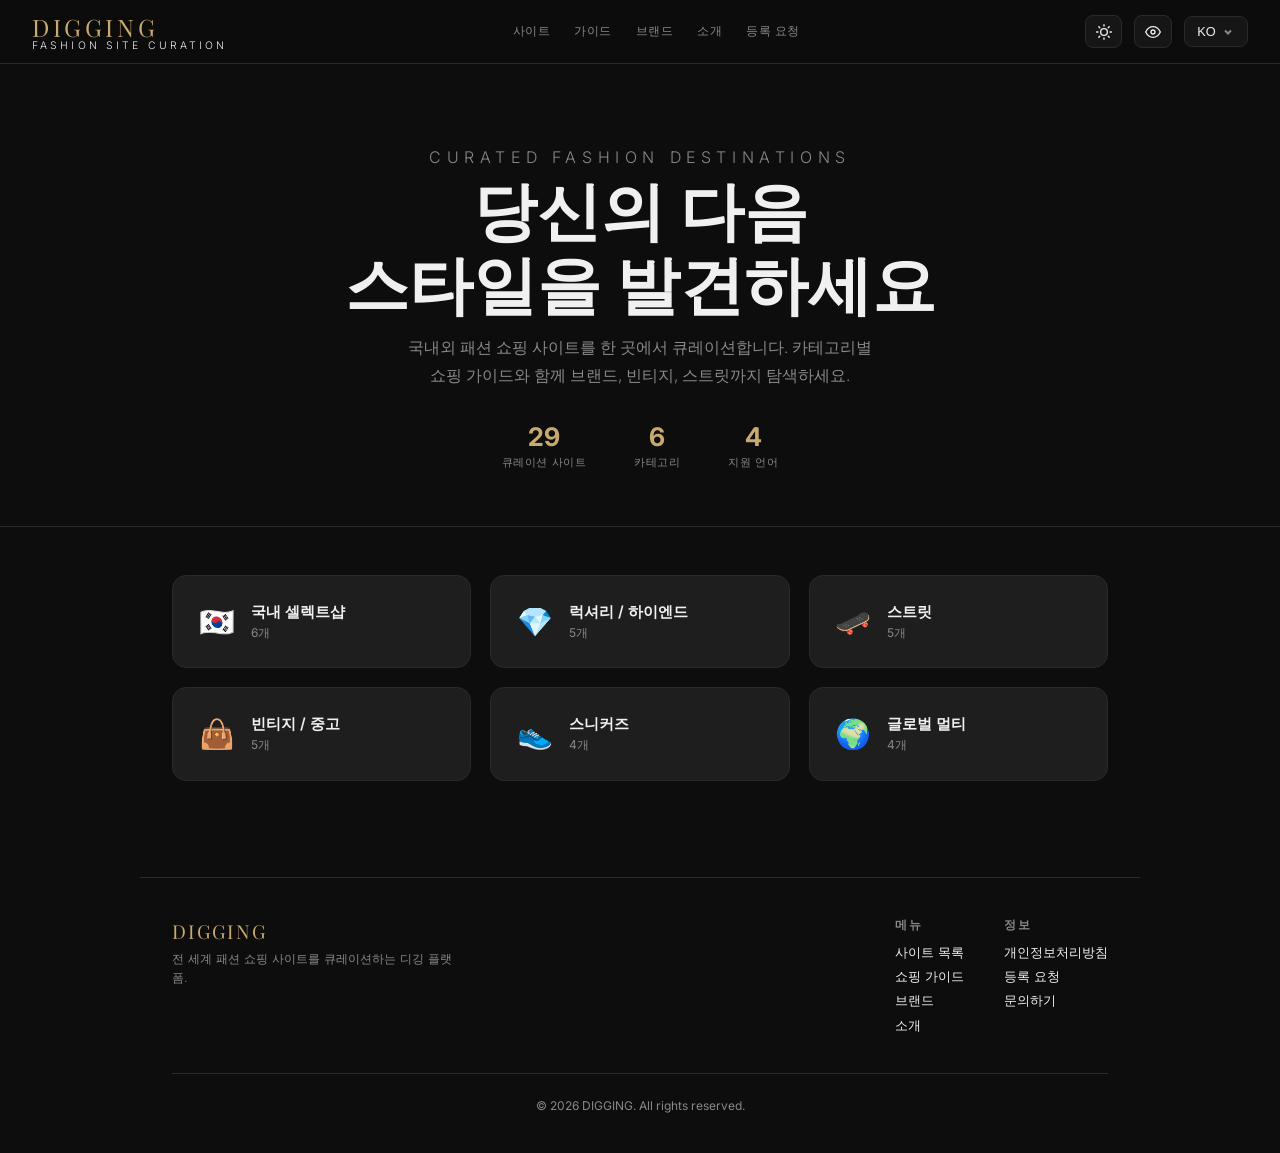
==== index.html @ a7f6b915 "feat: 색약/색맹 접근성 비전 모드 추가 data-vision 속성으로 적록 색약(protanopia)과 완전 색맹(achromatopsia) 모드를 지원. 기존 다크/라이트 " ====
<!DOCTYPE html>
<html lang="ko">
<head>
  <meta charset="UTF-8" />
  <meta name="viewport" content="width=device-width, initial-scale=1.0" />
  <title>DIGGING — Fashion Site Curation</title>
  <meta name="description" content="Curated fashion shopping sites from around the world. Original shopping guides, expert tips, and hand-picked destinations for street, luxury, vintage, and sneakers." />
  <meta name="google-adsense-account" content="ca-pub-4004698288665198">
  <link rel="canonical" href="https://swesket.github.io/vibe_coding/" />
  <script async src="https://pagead2.googlesyndication.com/pagead/js/adsbygoogle.js?client=ca-pub-4004698288665198" crossorigin="anonymous"></script>
  <!-- Google tag (gtag.js) -->
  <script async src="https://www.googletagmanager.com/gtag/js?id=G-Y7PCS90ZRL"></script>
  <script>
    window.dataLayer = window.dataLayer || [];
    function gtag(){dataLayer.push(arguments);}
    gtag('js', new Date());
    gtag('config', 'G-Y7PCS90ZRL');
  </script>
  <script type="text/javascript">
    (function(c,l,a,r,i,t,y){
        c[a]=c[a]||function(){(c[a].q=c[a].q||[]).push(arguments)};
        t=l.createElement(r);t.async=1;t.src="https://www.clarity.ms/tag/"+i;
        y=l.getElementsByTagName(r)[0];y.parentNode.insertBefore(t,y);
    })(window, document, "clarity", "script", "vks9106g6o");
  </script>
  <script type="application/ld+json">
  {
    "@context": "https://schema.org",
    "@type": "WebSite",
    "name": "DIGGING",
    "url": "https://swesket.github.io/vibe_coding/",
    "description": "Curated fashion shopping site directory with original buying guides",
    "publisher": {
      "@type": "Organization",
      "name": "DIGGING"
    }
  }
  </script>
  <link rel="stylesheet" href="shared.css" />
</head>
<body data-page="home">

<header>
  <a href="index.html" class="logo">
    DIGGING
    <span>Fashion Site Curation</span>
  </a>
  <nav id="nav"></nav>
  <div class="header-right">
    <button class="theme-btn" id="themeBtn" aria-label="Toggle theme"></button>
    <div class="vision-selector" id="visionSelector">
      <button class="vision-btn" id="visionBtn" aria-label="Color vision mode">
        <svg viewBox="0 0 24 24" fill="none" stroke="currentColor" stroke-width="2" stroke-linecap="round" stroke-linejoin="round"><path d="M1 12s4-8 11-8 11 8 11 8-4 8-11 8-11-8-11-8z"/><circle cx="12" cy="12" r="3"/></svg>
      </button>
      <div class="vision-dropdown" id="visionDropdown">
        <button class="vision-option active" data-vision="normal">일반</button>
        <button class="vision-option" data-vision="protanopia">적록 색약</button>
        <button class="vision-option" data-vision="achromatopsia">완전 색맹</button>
      </div>
    </div>
    <div class="search-box">
      <svg width="14" height="14" viewBox="0 0 24 24" fill="none" stroke="currentColor" stroke-width="2">
        <circle cx="11" cy="11" r="8"/><path d="m21 21-4.35-4.35"/>
      </svg>
      <input type="text" id="searchInput" placeholder="" />
    </div>
    <div class="lang-selector" id="langSelector">
      <button class="lang-btn" id="langBtn">
        <span id="langLabel">KO</span>
        <svg viewBox="0 0 12 12" fill="none" stroke="currentColor" stroke-width="2"><path d="M3 4.5l3 3 3-3"/></svg>
      </button>
      <div class="lang-dropdown" id="langDropdown">
        <button class="lang-option active" data-lang="ko">Korean</button>
        <button class="lang-option" data-lang="en">English</button>
        <button class="lang-option" data-lang="zh">Chinese</button>
        <button class="lang-option" data-lang="ja">Japanese</button>
      </div>
    </div>
  </div>
</header>

<section class="hero" id="top">
  <p class="hero-eyebrow" id="heroEyebrow"></p>
  <h1 id="heroTitle"></h1>
  <p id="heroDesc"></p>
  <div class="hero-stats">
    <div class="hero-stat"><div class="num">29</div><div class="label" id="statSites"></div></div>
    <div class="hero-stat"><div class="num">6</div><div class="label" id="statCats"></div></div>
    <div class="hero-stat"><div class="num">4</div><div class="label" id="statLangs"></div></div>
  </div>
</section>

<div id="categoryGrid" class="category-grid"></div>

<div class="ad-slot">
  <ins class="adsbygoogle" style="display:block" data-ad-client="ca-pub-4004698288665198" data-ad-slot="auto" data-ad-format="horizontal" data-full-width-responsive="true"></ins>
  <script>(adsbygoogle = window.adsbygoogle || []).push({});</script>
</div>

<footer>
  <div class="footer-top">
    <div class="footer-brand">
      <div class="f-logo">DIGGING</div>
      <p id="footerBrandDesc"></p>
    </div>
    <div class="footer-links">
      <div class="footer-col">
        <h4 id="footerNavTitle"></h4>
        <a href="sites.html" id="footerNavSites"></a>
        <a href="guide.html" id="footerNavGuide"></a>
        <a href="brands.html" id="footerNavBrands"></a>
        <a href="about.html" id="footerNavAbout"></a>
      </div>
      <div class="footer-col">
        <h4 id="footerLegalTitle"></h4>
        <a href="privacy.html" id="footerPrivacy"></a>
        <a href="submit.html" id="footerNavSubmit"></a>
        <a href="mailto:swesket@gmail.com" id="footerContact"></a>
      </div>
    </div>
  </div>
  <div class="footer-bottom" id="footerCopy"></div>
</footer>

<script src="shared.js"></script>
<script>
  const catCounts = { korea: 6, luxury: 5, street: 5, vintage: 5, sneaker: 4, global: 4 };
  const catOrder = ['korea','luxury','street','vintage','sneaker','global'];

  function renderLanding() {
    const t = i18n[currentLang];
    document.getElementById('heroEyebrow').textContent = t.heroEyebrow;
    document.getElementById('heroTitle').innerHTML = t.heroTitle;
    document.getElementById('heroDesc').textContent = t.heroDesc;
    document.getElementById('statSites').textContent = t.stats.sites;
    document.getElementById('statCats').textContent = t.stats.cats;
    document.getElementById('statLangs').textContent = t.stats.langs;

    const grid = document.getElementById('categoryGrid');
    grid.innerHTML = '';
    catOrder.forEach(key => {
      const cc = t.landing.catCards[key];
      const a = document.createElement('a');
      a.className = 'cat-card'; a.href = `sites.html?cat=${key}`;
      a.innerHTML = `<div class="cat-icon">${cc.icon}</div><div><div class="cat-name">${cc.name}</div><div class="cat-count">${catCounts[key]}${t.countSuffix}</div></div><span class="cat-arrow">→</span>`;
      grid.appendChild(a);
    });
  }

  document.addEventListener('langchange', renderLanding);
</script>
</body>
</html>
---- shared.css ----
@import url('https://fonts.googleapis.com/css2?family=Inter:wght@300;400;500;600;700&family=Playfair+Display:wght@700&display=swap');
*, *::before, *::after { box-sizing: border-box; margin: 0; padding: 0; }

:root {
  --bg: #0d0d0d; --surface: #161616; --card: #1e1e1e; --border: #2a2a2a;
  --accent: #c8a96e; --accent-soft: rgba(200, 169, 110, 0.12);
  --text: #f0f0f0; --muted: #888; --tag-bg: #252525;
  --header-bg: rgba(13,13,13,0.92);
  --card-hover-shadow: 0 12px 32px rgba(0,0,0,0.4);
  --dropdown-shadow: 0 12px 32px rgba(0,0,0,0.5);
}

[data-theme="light"] {
  --bg: #f5f5f0; --surface: #eaeae5; --card: #ffffff; --border: #ddd;
  --accent: #b8944e; --accent-soft: rgba(184,148,78,0.1);
  --text: #1a1a1a; --muted: #666; --tag-bg: #f0f0eb;
  --header-bg: rgba(245,245,240,0.92);
  --card-hover-shadow: 0 12px 32px rgba(0,0,0,0.08);
  --dropdown-shadow: 0 12px 32px rgba(0,0,0,0.1);
}

body { background: var(--bg); color: var(--text); font-family: 'Inter', sans-serif; min-height: 100vh; }
html { scroll-behavior: smooth; }

/* ── HEADER ── */
header {
  border-bottom: 1px solid var(--border); padding: 0 2rem;
  position: sticky; top: 0; background: var(--header-bg);
  backdrop-filter: blur(12px); z-index: 100;
  display: flex; align-items: center; justify-content: space-between;
  height: 64px; gap: 1rem;
}
.logo {
  font-family: 'Playfair Display', serif; font-size: 1.5rem;
  letter-spacing: 0.15em; color: var(--accent); flex-shrink: 0; cursor: pointer;
  text-decoration: none;
}
.logo span {
  color: var(--text); font-size: 0.65rem; font-family: 'Inter', sans-serif;
  font-weight: 300; letter-spacing: 0.3em; display: block;
  text-transform: uppercase; margin-top: -4px;
}

nav {
  display: flex; align-items: center; gap: 1.5rem;
}
nav a {
  color: var(--muted); text-decoration: none; font-size: 0.78rem;
  font-weight: 500; letter-spacing: 0.04em; transition: color 0.2s;
  white-space: nowrap;
}
nav a:hover { color: var(--text); }
nav a.active { color: var(--text); }

.header-right { display: flex; align-items: center; gap: 0.75rem; }
.search-box {
  display: flex; align-items: center; gap: 0.5rem;
  background: var(--surface); border: 1px solid var(--border);
  border-radius: 8px; padding: 0.45rem 1rem; width: 200px;
  transition: border-color 0.2s;
}
.search-box:focus-within { border-color: var(--accent); }
.search-box svg { color: var(--muted); flex-shrink: 0; }
.search-box input {
  background: none; border: none; outline: none;
  color: var(--text); font-size: 0.875rem; width: 100%;
}
.search-box input::placeholder { color: var(--muted); }

/* Hide search box on non-sites pages */
body:not([data-page="sites"]) .search-box { display: none; }

/* ── THEME TOGGLE ── */
.theme-btn {
  display: flex; align-items: center; justify-content: center;
  background: var(--surface); border: 1px solid var(--border);
  border-radius: 8px; padding: 0.45rem 0.6rem;
  color: var(--text); cursor: pointer; transition: border-color 0.2s;
}
.theme-btn:hover { border-color: var(--accent); }
.theme-btn svg { width: 16px; height: 16px; }

/* ── LANG SELECTOR ── */
.lang-selector { position: relative; flex-shrink: 0; }
.lang-btn {
  display: flex; align-items: center; gap: 0.4rem;
  background: var(--surface); border: 1px solid var(--border);
  border-radius: 8px; padding: 0.45rem 0.8rem;
  color: var(--text); font-size: 0.8rem; font-weight: 500;
  cursor: pointer; transition: border-color 0.2s; white-space: nowrap;
}
.lang-btn:hover { border-color: var(--accent); }
.lang-btn svg { width: 12px; height: 12px; color: var(--muted); transition: transform 0.2s; }
.lang-selector.open .lang-btn svg { transform: rotate(180deg); }
.lang-dropdown {
  display: none; position: absolute; top: calc(100% + 6px); right: 0;
  background: var(--card); border: 1px solid var(--border);
  border-radius: 10px; overflow: hidden; min-width: 140px;
  box-shadow: var(--dropdown-shadow); z-index: 200;
}
.lang-selector.open .lang-dropdown { display: block; }
.lang-option {
  display: block; width: 100%; padding: 0.6rem 1rem; background: none;
  border: none; color: var(--muted); font-size: 0.82rem;
  text-align: left; cursor: pointer; transition: all 0.15s;
}
.lang-option:hover { background: var(--accent-soft); color: var(--text); }
.lang-option.active { color: var(--accent); font-weight: 600; }

/* ── VISION SELECTOR ── */
.vision-selector { position: relative; flex-shrink: 0; }
.vision-btn {
  display: flex; align-items: center; justify-content: center;
  background: var(--surface); border: 1px solid var(--border);
  border-radius: 8px; padding: 0.45rem 0.6rem;
  color: var(--text); cursor: pointer; transition: border-color 0.2s;
}
.vision-btn:hover { border-color: var(--accent); }
.vision-btn svg { width: 16px; height: 16px; }
.vision-dropdown {
  display: none; position: absolute; top: calc(100% + 6px); right: 0;
  background: var(--card); border: 1px solid var(--border);
  border-radius: 10px; overflow: hidden; min-width: 140px;
  box-shadow: var(--dropdown-shadow); z-index: 200;
}
.vision-selector.open .vision-dropdown { display: block; }
.vision-option {
  display: block; width: 100%; padding: 0.6rem 1rem; background: none;
  border: none; color: var(--muted); font-size: 0.82rem;
  text-align: left; cursor: pointer; transition: all 0.15s;
}
.vision-option:hover { background: var(--accent-soft); color: var(--text); }
.vision-option.active { color: var(--accent); font-weight: 600; }

/* ── VISION MODE OVERRIDES ── */
[data-vision="protanopia"] {
  --accent: #5b9bd5;
  --accent-soft: rgba(91, 155, 213, 0.12);
}
[data-vision="protanopia"][data-theme="light"] {
  --accent: #4a87be;
  --accent-soft: rgba(74, 135, 190, 0.1);
}
[data-vision="achromatopsia"] {
  --accent: #aaa;
  --accent-soft: rgba(170, 170, 170, 0.12);
}
[data-vision="achromatopsia"][data-theme="light"] {
  --accent: #777;
  --accent-soft: rgba(119, 119, 119, 0.1);
}

/* ── HERO ── */
.hero { text-align: center; padding: 5rem 2rem 3.5rem; border-bottom: 1px solid var(--border); }
.hero-eyebrow {
  font-size: 0.7rem; letter-spacing: 0.35em; text-transform: uppercase;
  color: var(--accent); margin-bottom: 1.2rem;
}
.hero h1 { font-family: 'Playfair Display', serif; font-size: clamp(2.4rem, 5vw, 4rem); line-height: 1.15; margin-bottom: 1rem; }
.hero p { color: var(--muted); font-size: 1rem; font-weight: 300; max-width: 480px; margin: 0 auto; line-height: 1.7; }
.hero-stats {
  display: flex; justify-content: center; gap: 3rem; margin-top: 2rem;
}
.hero-stat { text-align: center; }
.hero-stat .num { font-size: 1.6rem; font-weight: 700; color: var(--accent); }
.hero-stat .label { font-size: 0.7rem; color: var(--muted); margin-top: 0.2rem; letter-spacing: 0.05em; }

/* ── FILTER ── */
.filter-bar {
  display: flex; gap: 0.5rem; padding: 1.8rem 2rem;
  overflow-x: auto; scrollbar-width: none; border-bottom: 1px solid var(--border);
}
.filter-bar::-webkit-scrollbar { display: none; }
.tab {
  flex-shrink: 0; padding: 0.45rem 1.1rem; border-radius: 999px;
  border: 1px solid var(--border); background: var(--surface);
  color: var(--muted); font-size: 0.8rem; font-weight: 500;
  cursor: pointer; transition: all 0.2s; white-space: nowrap;
}
.tab:hover { color: var(--text); border-color: #444; }
.tab.active { background: var(--accent); border-color: var(--accent); color: #fff; }

/* ── GRID ── */
.main { padding: 2.5rem 2rem 3rem; max-width: 1400px; margin: 0 auto; }
.section-label {
  font-size: 0.7rem; letter-spacing: 0.3em; text-transform: uppercase;
  color: var(--muted); margin-bottom: 1.4rem;
}
.grid {
  display: grid; grid-template-columns: repeat(auto-fill, minmax(280px, 1fr));
  gap: 1.2rem; margin-bottom: 2rem;
}

/* ── CARD ── */
.card {
  background: var(--card); border: 1px solid var(--border); border-radius: 14px;
  padding: 1.4rem 1.4rem 1.2rem; text-decoration: none; color: inherit;
  display: flex; flex-direction: column; gap: 0.85rem;
  transition: all 0.25s ease; position: relative; overflow: hidden;
}
.card::before {
  content: ''; position: absolute; inset: 0;
  background: linear-gradient(135deg, var(--accent-soft), transparent 60%);
  opacity: 0; transition: opacity 0.3s; z-index: 0;
}
.card-head, .card-desc, .card-footer { position: relative; z-index: 1; }
.card:hover { border-color: var(--accent); transform: translateY(-3px); box-shadow: var(--card-hover-shadow); }
.card:hover::before { opacity: 1; }
.card-head { display: flex; align-items: center; gap: 0.9rem; }
.favicon {
  width: 40px; height: 40px; border-radius: 10px; background: var(--surface);
  display: flex; align-items: center; justify-content: center;
  font-size: 1.1rem; flex-shrink: 0; border: 1px solid var(--border);
}
.card-title { font-size: 0.97rem; font-weight: 600; line-height: 1.3; }
.card-url { font-size: 0.72rem; color: var(--muted); margin-top: 1px; }
.card-desc { font-size: 0.82rem; color: var(--muted); line-height: 1.65; font-weight: 300; }
.card-footer { display: flex; align-items: center; justify-content: space-between; margin-top: auto; }
.tags { display: flex; gap: 0.4rem; flex-wrap: wrap; }
.tag {
  font-size: 0.68rem; padding: 0.25rem 0.6rem; border-radius: 999px;
  background: var(--tag-bg); color: var(--muted); font-weight: 500;
}
.arrow { color: var(--accent); font-size: 0.85rem; opacity: 0; transform: translateX(-4px); transition: all 0.2s; }
.card:hover .arrow { opacity: 1; transform: translateX(0); }
.empty { text-align: center; padding: 4rem 2rem; color: var(--muted); display: none; }
.empty.show { display: block; }
@keyframes fadeInUp { from { opacity: 0; transform: translateY(12px); } to { opacity: 1; transform: translateY(0); } }
.card { animation: fadeInUp 0.35s ease both; }

/* ── GUIDE SECTION ── */
.guide-section {
  border-top: 1px solid var(--border); padding: 4rem 2rem;
  max-width: 1000px; margin: 0 auto;
}
.guide-section h2 {
  font-family: 'Playfair Display', serif; font-size: 1.8rem;
  text-align: center; margin-bottom: 0.6rem;
}
.guide-section > .sub {
  text-align: center; color: var(--muted); font-size: 0.9rem;
  font-weight: 300; margin-bottom: 3rem; line-height: 1.6;
}
.guide-grid {
  display: grid; grid-template-columns: repeat(auto-fill, minmax(300px, 1fr));
  gap: 1.5rem;
}
.guide-card {
  background: var(--card); border: 1px solid var(--border); border-radius: 14px;
  padding: 1.8rem; transition: border-color 0.2s;
}
.guide-card:hover { border-color: #444; }
.guide-card h3 {
  font-size: 1rem; font-weight: 600; margin-bottom: 0.8rem;
  display: flex; align-items: center; gap: 0.6rem;
}
.guide-card h3 .icon { font-size: 1.3rem; }
.guide-card p {
  color: var(--muted); font-size: 0.84rem; line-height: 1.75; font-weight: 300;
}
.guide-card .tip {
  margin-top: 1rem; padding: 0.8rem 1rem; background: var(--accent-soft);
  border-radius: 8px; font-size: 0.78rem; color: var(--accent);
  font-weight: 500; line-height: 1.5;
}

/* ── ABOUT ── */
.about-section {
  border-top: 1px solid var(--border); padding: 4rem 2rem;
  max-width: 720px; margin: 0 auto;
}
.about-section h2 {
  font-family: 'Playfair Display', serif; font-size: 1.6rem;
  text-align: center; margin-bottom: 0.6rem;
}
.about-section > .sub {
  text-align: center; color: var(--muted); font-size: 0.88rem;
  font-weight: 300; line-height: 1.7; margin-bottom: 2rem;
}
.about-values {
  display: grid; grid-template-columns: repeat(auto-fill, minmax(200px, 1fr)); gap: 1.2rem;
}
.about-value {
  background: var(--card); border: 1px solid var(--border); border-radius: 12px;
  padding: 1.4rem; text-align: center;
}
.about-value .icon { font-size: 1.5rem; margin-bottom: 0.6rem; }
.about-value h4 { font-size: 0.88rem; margin-bottom: 0.4rem; }
.about-value p { font-size: 0.78rem; color: var(--muted); font-weight: 300; line-height: 1.5; }

/* ── ADS ── */
.ad-slot { max-width: 1400px; margin: 0 auto; padding: 1.5rem 2rem; text-align: center; }
.ad-slot ins { display: block; }

/* ── SUBMIT FORM ── */
.submit-section { border-top: 1px solid var(--border); padding: 4rem 2rem; max-width: 640px; margin: 0 auto; }
.submit-section h2 { font-family: 'Playfair Display', serif; font-size: 1.6rem; margin-bottom: 0.5rem; }
.submit-section .sub { color: var(--muted); font-size: 0.85rem; font-weight: 300; line-height: 1.6; margin-bottom: 2rem; }
.form-group { margin-bottom: 1.2rem; }
.form-group label { display: block; font-size: 0.78rem; font-weight: 500; color: var(--muted); margin-bottom: 0.4rem; letter-spacing: 0.04em; }
.form-group label .req { color: var(--accent); margin-left: 2px; }
.form-group input, .form-group select, .form-group textarea {
  width: 100%; background: var(--card); border: 1px solid var(--border);
  border-radius: 10px; padding: 0.7rem 1rem; color: var(--text);
  font-size: 0.88rem; font-family: 'Inter', sans-serif;
  transition: border-color 0.2s; outline: none;
}
.form-group input:focus, .form-group select:focus, .form-group textarea:focus { border-color: var(--accent); }
.form-group input::placeholder, .form-group textarea::placeholder { color: #555; }
.form-group textarea { resize: vertical; min-height: 100px; }
.form-group select {
  cursor: pointer; appearance: none;
  background-image: url("data:image/svg+xml,%3Csvg width='12' height='12' viewBox='0 0 12 12' fill='none' xmlns='http://www.w3.org/2000/svg'%3E%3Cpath d='M3 4.5l3 3 3-3' stroke='%23888' stroke-width='1.5'/%3E%3C/svg%3E");
  background-repeat: no-repeat; background-position: right 1rem center; padding-right: 2.5rem;
}
.form-group select option { background: var(--card); color: var(--text); }
.submit-btn {
  display: inline-flex; align-items: center; gap: 0.5rem;
  margin-top: 0.5rem; padding: 0.75rem 2rem; background: var(--accent);
  color: #fff; border: none; border-radius: 10px;
  font-size: 0.88rem; font-weight: 600; font-family: 'Inter', sans-serif;
  cursor: pointer; transition: all 0.2s;
}
.submit-btn:hover { background: #d4b878; transform: translateY(-1px); box-shadow: 0 6px 20px rgba(200, 169, 110, 0.25); }
.form-success { display: none; text-align: center; padding: 2.5rem 1rem; }
.form-success.show { display: block; }
.form-success .check { font-size: 2.5rem; margin-bottom: 1rem; }
.form-success h3 { font-size: 1.1rem; margin-bottom: 0.5rem; }
.form-success p { color: var(--muted); font-size: 0.85rem; }

/* ── DISQUS ── */
.comments-section { border-top: 1px solid var(--border); padding: 4rem 2rem; max-width: 800px; margin: 0 auto; }
.comments-section h2 { font-family: 'Playfair Display', serif; font-size: 1.6rem; margin-bottom: 0.5rem; }
.comments-section .sub { color: var(--muted); font-size: 0.85rem; font-weight: 300; line-height: 1.6; margin-bottom: 2rem; }
#disqus_thread { background: var(--surface); border: 1px solid var(--border); border-radius: 14px; padding: 1.5rem; }

/* ── FOOTER ── */
footer {
  border-top: 1px solid var(--border); padding: 2.5rem 2rem;
  max-width: 1000px; margin: 0 auto;
}
.footer-top { display: flex; justify-content: space-between; align-items: flex-start; gap: 2rem; margin-bottom: 2rem; flex-wrap: wrap; }
.footer-brand .f-logo { font-family: 'Playfair Display', serif; font-size: 1.2rem; color: var(--accent); letter-spacing: 0.1em; }
.footer-brand p { color: var(--muted); font-size: 0.78rem; font-weight: 300; margin-top: 0.4rem; line-height: 1.5; max-width: 280px; }
.footer-links { display: flex; gap: 2.5rem; }
.footer-col h4 { font-size: 0.72rem; letter-spacing: 0.15em; text-transform: uppercase; color: var(--muted); margin-bottom: 0.7rem; }
.footer-col a { display: block; color: var(--text); text-decoration: none; font-size: 0.82rem; font-weight: 300; margin-bottom: 0.4rem; transition: color 0.2s; }
.footer-col a:hover { color: var(--accent); }
.footer-bottom { border-top: 1px solid var(--border); padding-top: 1.5rem; text-align: center; font-size: 0.75rem; color: var(--muted); }

/* ── CATEGORY CARDS (index landing) ── */
.category-grid {
  display: grid; grid-template-columns: repeat(auto-fill, minmax(280px, 1fr));
  gap: 1.2rem; max-width: 1000px; margin: 0 auto; padding: 3rem 2rem;
}
.cat-card {
  background: var(--card); border: 1px solid var(--border); border-radius: 14px;
  padding: 1.6rem; text-decoration: none; color: inherit;
  display: flex; align-items: center; gap: 1rem;
  transition: all 0.25s ease;
}
.cat-card:hover { border-color: var(--accent); transform: translateY(-3px); box-shadow: var(--card-hover-shadow); }
.cat-card .cat-icon { font-size: 1.8rem; }
.cat-card .cat-name { font-size: 0.95rem; font-weight: 600; }
.cat-card .cat-count { font-size: 0.75rem; color: var(--muted); margin-top: 2px; }
.cat-card .cat-arrow { margin-left: auto; color: var(--accent); font-size: 1rem; opacity: 0; transition: all 0.2s; }
.cat-card:hover .cat-arrow { opacity: 1; }

/* ── BRANDS PAGE ── */
.brands-section {
  border-top: 1px solid var(--border); padding: 4rem 2rem;
  max-width: 1000px; margin: 0 auto;
}
.brands-section h2 {
  font-family: 'Playfair Display', serif; font-size: 1.8rem;
  text-align: center; margin-bottom: 0.6rem;
}
.brands-section > .sub {
  text-align: center; color: var(--muted); font-size: 0.9rem;
  font-weight: 300; margin-bottom: 2.5rem; line-height: 1.6;
}
.brand-search-wrap {
  max-width: 480px; margin: 0 auto 2rem; position: relative;
}
.brand-search-input {
  width: 100%; background: var(--card); border: 1px solid var(--border);
  border-radius: 12px; padding: 0.85rem 1.2rem 0.85rem 2.8rem;
  color: var(--text); font-size: 0.95rem; font-family: 'Inter', sans-serif;
  transition: border-color 0.2s; outline: none;
}
.brand-search-input:focus { border-color: var(--accent); }
.brand-search-input::placeholder { color: #555; }
.brand-search-icon {
  position: absolute; left: 1rem; top: 50%; transform: translateY(-50%);
  color: var(--muted); pointer-events: none;
}
.brand-autocomplete {
  display: none; position: absolute; top: calc(100% + 4px); left: 0; right: 0;
  background: var(--card); border: 1px solid var(--border); border-radius: 10px;
  max-height: 240px; overflow-y: auto; z-index: 50;
  box-shadow: var(--dropdown-shadow);
}
.brand-autocomplete.show { display: block; }
.brand-autocomplete-item {
  padding: 0.6rem 1.2rem; cursor: pointer; font-size: 0.88rem;
  color: var(--muted); transition: all 0.15s;
}
.brand-autocomplete-item:hover,
.brand-autocomplete-item.active { background: var(--accent-soft); color: var(--text); }
.brand-chips {
  display: flex; flex-wrap: wrap; gap: 0.5rem; justify-content: center;
  margin-bottom: 2.5rem;
}
.brand-chip {
  padding: 0.4rem 1rem; border-radius: 999px; border: 1px solid var(--border);
  background: var(--surface); color: var(--muted); font-size: 0.8rem;
  font-weight: 500; cursor: pointer; transition: all 0.2s; white-space: nowrap;
}
.brand-chip:hover { color: var(--text); border-color: #444; }
.brand-chip.active { background: var(--accent); border-color: var(--accent); color: #fff; }
.brand-result-label {
  font-size: 0.7rem; letter-spacing: 0.3em; text-transform: uppercase;
  color: var(--muted); margin-bottom: 1.4rem;
}
.brand-result-grid {
  display: grid; grid-template-columns: repeat(auto-fill, minmax(280px, 1fr));
  gap: 1.2rem; margin-bottom: 2rem;
}
.brand-empty {
  text-align: center; padding: 3rem 2rem; color: var(--muted);
  font-size: 0.9rem; font-weight: 300; display: none;
}
.brand-empty.show { display: block; }

@media (max-width: 768px) {
  nav { display: none; }
  .search-box { width: 100%; }
  header { flex-wrap: wrap; height: auto; padding: 1rem; gap: 0.8rem; }
  .header-right { width: 100%; }
  .search-box { flex: 1; }
  .hero { padding: 3rem 1.2rem 2.5rem; }
  .hero-stats { gap: 1.5rem; }
  .main { padding: 2rem 1.2rem 3rem; }
  .guide-section, .about-section, .submit-section, .comments-section { padding: 3rem 1.2rem; }
  .footer-top { flex-direction: column; }
  .category-grid { padding: 2rem 1.2rem; }
  .brands-section { padding: 3rem 1.2rem; }
}
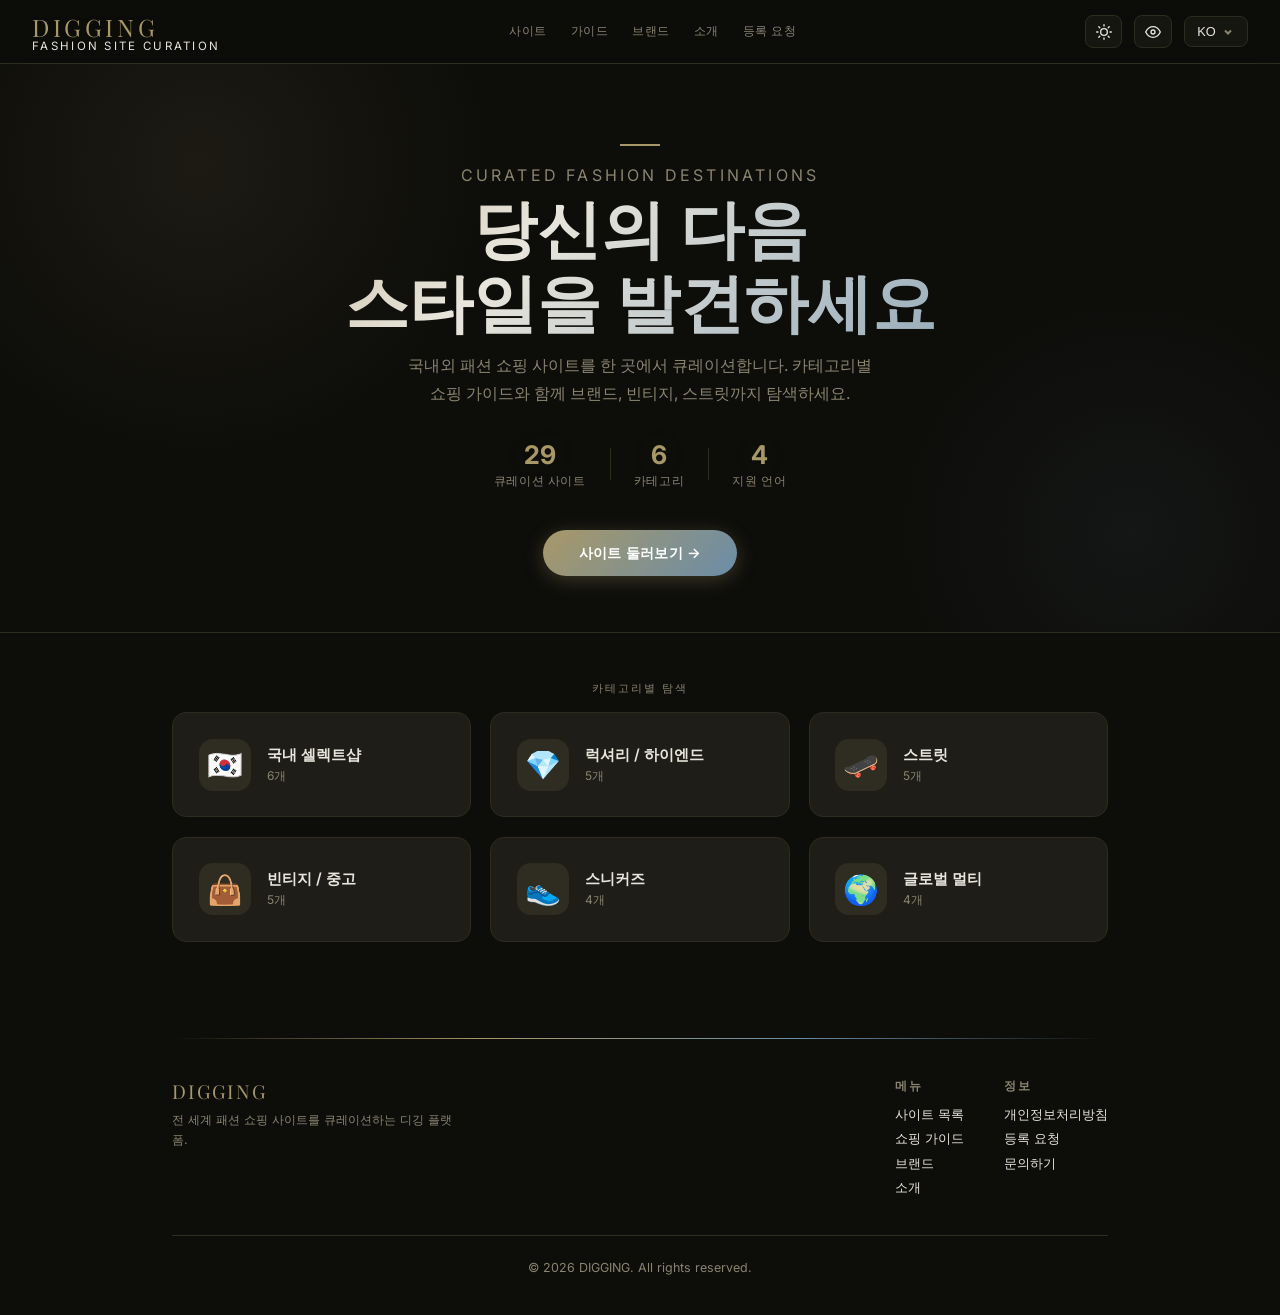
==== commit b93d1e58: "feat: 홈페이지 시선 집중 디자인 업그레이드 (Hero 글로우·CTA·애니메이션) Co-Authored-By: Claude Opus 4.6 <noreply@anthropic.c" ====
--- a/index.html
+++ b/index.html
@@ -88,8 +88,10 @@
     <div class="hero-stat"><div class="num">6</div><div class="label" id="statCats"></div></div>
     <div class="hero-stat"><div class="num">4</div><div class="label" id="statLangs"></div></div>
   </div>
+  <a href="sites.html" class="hero-cta" id="heroCta"></a>
 </section>
 
+<p class="section-label category-label" id="catLabel"></p>
 <div id="categoryGrid" class="category-grid"></div>
 
 <div class="ad-slot">
@@ -135,13 +137,16 @@
     document.getElementById('statSites').textContent = t.stats.sites;
     document.getElementById('statCats').textContent = t.stats.cats;
     document.getElementById('statLangs').textContent = t.stats.langs;
+    document.getElementById('heroCta').textContent = t.landing.heroCta;
+    document.getElementById('catLabel').textContent = t.landing.explore;
 
     const grid = document.getElementById('categoryGrid');
     grid.innerHTML = '';
-    catOrder.forEach(key => {
+    catOrder.forEach((key, i) => {
       const cc = t.landing.catCards[key];
       const a = document.createElement('a');
       a.className = 'cat-card'; a.href = `sites.html?cat=${key}`;
+      a.style.animationDelay = `${i * 0.06}s`;
       a.innerHTML = `<div class="cat-icon">${cc.icon}</div><div><div class="cat-name">${cc.name}</div><div class="cat-count">${catCounts[key]}${t.countSuffix}</div></div><span class="cat-arrow">→</span>`;
       grid.appendChild(a);
     });
--- a/shared.css
+++ b/shared.css
@@ -2,19 +2,21 @@
 *, *::before, *::after { box-sizing: border-box; margin: 0; padding: 0; }
 
 :root {
-  --bg: #0d0d0d; --surface: #161616; --card: #1e1e1e; --border: #2a2a2a;
-  --accent: #c8a96e; --accent-soft: rgba(200, 169, 110, 0.12);
-  --text: #f0f0f0; --muted: #888; --tag-bg: #252525;
-  --header-bg: rgba(13,13,13,0.92);
+  --bg: #0d0d0a; --surface: #161611; --card: #1e1d17; --border: #2e2b20;
+  --accent: #a89868; --accent-soft: rgba(168, 152, 104, 0.12);
+  --accent2: #6b8da8; --accent2-soft: rgba(107, 141, 168, 0.12);
+  --text: #e8e5dc; --muted: #8a8470; --tag-bg: #25231a;
+  --header-bg: rgba(13, 13, 10, 0.92);
   --card-hover-shadow: 0 12px 32px rgba(0,0,0,0.4);
   --dropdown-shadow: 0 12px 32px rgba(0,0,0,0.5);
 }
 
 [data-theme="light"] {
-  --bg: #f5f5f0; --surface: #eaeae5; --card: #ffffff; --border: #ddd;
-  --accent: #b8944e; --accent-soft: rgba(184,148,78,0.1);
-  --text: #1a1a1a; --muted: #666; --tag-bg: #f0f0eb;
-  --header-bg: rgba(245,245,240,0.92);
+  --bg: #f0eee4; --surface: #e4e2d6; --card: #faf9f3; --border: #ccc9b8;
+  --accent: #847450; --accent-soft: rgba(132, 116, 80, 0.1);
+  --accent2: #3d6478; --accent2-soft: rgba(61, 100, 120, 0.1);
+  --text: #1a1914; --muted: #6b6650; --tag-bg: #eae7da;
+  --header-bg: rgba(240, 238, 228, 0.92);
   --card-hover-shadow: 0 12px 32px rgba(0,0,0,0.08);
   --dropdown-shadow: 0 12px 32px rgba(0,0,0,0.1);
 }
@@ -36,8 +38,8 @@
   text-decoration: none;
 }
 .logo span {
-  color: var(--text); font-size: 0.65rem; font-family: 'Inter', sans-serif;
-  font-weight: 300; letter-spacing: 0.3em; display: block;
+  color: var(--text); font-size: 0.72rem; font-family: 'Inter', sans-serif;
+  font-weight: 400; letter-spacing: 0.2em; display: block;
   text-transform: uppercase; margin-top: -4px;
 }
 
@@ -50,7 +52,7 @@
   white-space: nowrap;
 }
 nav a:hover { color: var(--text); }
-nav a.active { color: var(--text); }
+nav a.active { color: var(--text); border-bottom: 2px solid var(--accent2); padding-bottom: 2px; }
 
 .header-right { display: flex; align-items: center; gap: 0.75rem; }
 .search-box {
@@ -136,34 +138,42 @@
 [data-vision="protanopia"] {
   --accent: #5b9bd5;
   --accent-soft: rgba(91, 155, 213, 0.12);
+  --accent2: #8bb8d9;
+  --accent2-soft: rgba(139, 184, 217, 0.12);
 }
 [data-vision="protanopia"][data-theme="light"] {
   --accent: #4a87be;
   --accent-soft: rgba(74, 135, 190, 0.1);
+  --accent2: #6ea3c8;
+  --accent2-soft: rgba(110, 163, 200, 0.1);
 }
 [data-vision="achromatopsia"] {
   --accent: #aaa;
   --accent-soft: rgba(170, 170, 170, 0.12);
+  --accent2: #bbb;
+  --accent2-soft: rgba(187, 187, 187, 0.12);
 }
 [data-vision="achromatopsia"][data-theme="light"] {
   --accent: #777;
   --accent-soft: rgba(119, 119, 119, 0.1);
+  --accent2: #888;
+  --accent2-soft: rgba(136, 136, 136, 0.1);
 }
 
 /* ── HERO ── */
 .hero { text-align: center; padding: 5rem 2rem 3.5rem; border-bottom: 1px solid var(--border); }
 .hero-eyebrow {
-  font-size: 0.7rem; letter-spacing: 0.35em; text-transform: uppercase;
-  color: var(--accent); margin-bottom: 1.2rem;
+  font-size: 0.7rem; letter-spacing: 0.2em; text-transform: uppercase;
+  color: var(--accent2); margin-bottom: 1.2rem;
 }
 .hero h1 { font-family: 'Playfair Display', serif; font-size: clamp(2.4rem, 5vw, 4rem); line-height: 1.15; margin-bottom: 1rem; }
-.hero p { color: var(--muted); font-size: 1rem; font-weight: 300; max-width: 480px; margin: 0 auto; line-height: 1.7; }
+.hero p { color: var(--muted); font-size: 1rem; font-weight: 400; max-width: 480px; margin: 0 auto; line-height: 1.7; }
 .hero-stats {
   display: flex; justify-content: center; gap: 3rem; margin-top: 2rem;
 }
 .hero-stat { text-align: center; }
 .hero-stat .num { font-size: 1.6rem; font-weight: 700; color: var(--accent); }
-.hero-stat .label { font-size: 0.7rem; color: var(--muted); margin-top: 0.2rem; letter-spacing: 0.05em; }
+.hero-stat .label { font-size: 0.75rem; color: var(--muted); margin-top: 0.2rem; letter-spacing: 0.05em; }
 
 /* ── FILTER ── */
 .filter-bar {
@@ -177,13 +187,13 @@
   color: var(--muted); font-size: 0.8rem; font-weight: 500;
   cursor: pointer; transition: all 0.2s; white-space: nowrap;
 }
-.tab:hover { color: var(--text); border-color: #444; }
+.tab:hover { color: var(--text); border-color: #3d3a26; }
 .tab.active { background: var(--accent); border-color: var(--accent); color: #fff; }
 
 /* ── GRID ── */
 .main { padding: 2.5rem 2rem 3rem; max-width: 1400px; margin: 0 auto; }
 .section-label {
-  font-size: 0.7rem; letter-spacing: 0.3em; text-transform: uppercase;
+  font-size: 0.7rem; letter-spacing: 0.18em; text-transform: uppercase;
   color: var(--muted); margin-bottom: 1.4rem;
 }
 .grid {
@@ -200,7 +210,7 @@
 }
 .card::before {
   content: ''; position: absolute; inset: 0;
-  background: linear-gradient(135deg, var(--accent-soft), transparent 60%);
+  background: linear-gradient(135deg, var(--accent-soft) 0%, rgba(180,160,100,0.06) 40%, transparent 70%);
   opacity: 0; transition: opacity 0.3s; z-index: 0;
 }
 .card-head, .card-desc, .card-footer { position: relative; z-index: 1; }
@@ -213,15 +223,18 @@
   font-size: 1.1rem; flex-shrink: 0; border: 1px solid var(--border);
 }
 .card-title { font-size: 0.97rem; font-weight: 600; line-height: 1.3; }
-.card-url { font-size: 0.72rem; color: var(--muted); margin-top: 1px; }
-.card-desc { font-size: 0.82rem; color: var(--muted); line-height: 1.65; font-weight: 300; }
+.card-url { font-size: 0.76rem; color: var(--muted); margin-top: 1px; }
+.card-desc {
+  font-size: 0.82rem; color: var(--muted); line-height: 1.65; font-weight: 400;
+  display: -webkit-box; -webkit-line-clamp: 3; -webkit-box-orient: vertical; overflow: hidden;
+}
 .card-footer { display: flex; align-items: center; justify-content: space-between; margin-top: auto; }
 .tags { display: flex; gap: 0.4rem; flex-wrap: wrap; }
 .tag {
-  font-size: 0.68rem; padding: 0.25rem 0.6rem; border-radius: 999px;
+  font-size: 0.73rem; padding: 0.25rem 0.6rem; border-radius: 999px;
   background: var(--tag-bg); color: var(--muted); font-weight: 500;
 }
-.arrow { color: var(--accent); font-size: 0.85rem; opacity: 0; transform: translateX(-4px); transition: all 0.2s; }
+.arrow { color: var(--accent2); font-size: 0.85rem; opacity: 0; transform: translateX(-4px); transition: all 0.2s; }
 .card:hover .arrow { opacity: 1; transform: translateX(0); }
 .empty { text-align: center; padding: 4rem 2rem; color: var(--muted); display: none; }
 .empty.show { display: block; }
@@ -249,19 +262,19 @@
   background: var(--card); border: 1px solid var(--border); border-radius: 14px;
   padding: 1.8rem; transition: border-color 0.2s;
 }
-.guide-card:hover { border-color: #444; }
+.guide-card:hover { border-color: #3d3a26; }
 .guide-card h3 {
   font-size: 1rem; font-weight: 600; margin-bottom: 0.8rem;
   display: flex; align-items: center; gap: 0.6rem;
 }
 .guide-card h3 .icon { font-size: 1.3rem; }
 .guide-card p {
-  color: var(--muted); font-size: 0.84rem; line-height: 1.75; font-weight: 300;
+  color: var(--muted); font-size: 0.84rem; line-height: 1.75; font-weight: 400;
 }
 .guide-card .tip {
   margin-top: 1rem; padding: 0.8rem 1rem; background: var(--accent-soft);
   border-radius: 8px; font-size: 0.78rem; color: var(--accent);
-  font-weight: 500; line-height: 1.5;
+  font-weight: 500; line-height: 1.6;
 }
 
 /* ── ABOUT ── */
@@ -286,7 +299,7 @@
 }
 .about-value .icon { font-size: 1.5rem; margin-bottom: 0.6rem; }
 .about-value h4 { font-size: 0.88rem; margin-bottom: 0.4rem; }
-.about-value p { font-size: 0.78rem; color: var(--muted); font-weight: 300; line-height: 1.5; }
+.about-value p { font-size: 0.78rem; color: var(--muted); font-weight: 400; line-height: 1.65; }
 
 /* ── ADS ── */
 .ad-slot { max-width: 1400px; margin: 0 auto; padding: 1.5rem 2rem; text-align: center; }
@@ -298,7 +311,7 @@
 .submit-section .sub { color: var(--muted); font-size: 0.85rem; font-weight: 300; line-height: 1.6; margin-bottom: 2rem; }
 .form-group { margin-bottom: 1.2rem; }
 .form-group label { display: block; font-size: 0.78rem; font-weight: 500; color: var(--muted); margin-bottom: 0.4rem; letter-spacing: 0.04em; }
-.form-group label .req { color: var(--accent); margin-left: 2px; }
+.form-group label .req { color: var(--accent2); margin-left: 2px; }
 .form-group input, .form-group select, .form-group textarea {
   width: 100%; background: var(--card); border: 1px solid var(--border);
   border-radius: 10px; padding: 0.7rem 1rem; color: var(--text);
@@ -306,7 +319,9 @@
   transition: border-color 0.2s; outline: none;
 }
 .form-group input:focus, .form-group select:focus, .form-group textarea:focus { border-color: var(--accent); }
-.form-group input::placeholder, .form-group textarea::placeholder { color: #555; }
+.form-group input::placeholder, .form-group textarea::placeholder { color: #5a5646; }
+[data-theme="light"] .form-group input::placeholder,
+[data-theme="light"] .form-group textarea::placeholder { color: #8a8470; }
 .form-group textarea { resize: vertical; min-height: 100px; }
 .form-group select {
   cursor: pointer; appearance: none;
@@ -321,7 +336,7 @@
   font-size: 0.88rem; font-weight: 600; font-family: 'Inter', sans-serif;
   cursor: pointer; transition: all 0.2s;
 }
-.submit-btn:hover { background: #d4b878; transform: translateY(-1px); box-shadow: 0 6px 20px rgba(200, 169, 110, 0.25); }
+.submit-btn:hover { background: #b09a6c; transform: translateY(-1px); box-shadow: 0 6px 20px rgba(176, 154, 108, 0.3); }
 .form-success { display: none; text-align: center; padding: 2.5rem 1rem; }
 .form-success.show { display: block; }
 .form-success .check { font-size: 2.5rem; margin-bottom: 1rem; }
@@ -341,12 +356,12 @@
 }
 .footer-top { display: flex; justify-content: space-between; align-items: flex-start; gap: 2rem; margin-bottom: 2rem; flex-wrap: wrap; }
 .footer-brand .f-logo { font-family: 'Playfair Display', serif; font-size: 1.2rem; color: var(--accent); letter-spacing: 0.1em; }
-.footer-brand p { color: var(--muted); font-size: 0.78rem; font-weight: 300; margin-top: 0.4rem; line-height: 1.5; max-width: 280px; }
+.footer-brand p { color: var(--muted); font-size: 0.78rem; font-weight: 400; margin-top: 0.4rem; line-height: 1.6; max-width: 280px; }
 .footer-links { display: flex; gap: 2.5rem; }
-.footer-col h4 { font-size: 0.72rem; letter-spacing: 0.15em; text-transform: uppercase; color: var(--muted); margin-bottom: 0.7rem; }
-.footer-col a { display: block; color: var(--text); text-decoration: none; font-size: 0.82rem; font-weight: 300; margin-bottom: 0.4rem; transition: color 0.2s; }
-.footer-col a:hover { color: var(--accent); }
-.footer-bottom { border-top: 1px solid var(--border); padding-top: 1.5rem; text-align: center; font-size: 0.75rem; color: var(--muted); }
+.footer-col h4 { font-size: 0.76rem; letter-spacing: 0.15em; text-transform: uppercase; color: var(--muted); margin-bottom: 0.7rem; }
+.footer-col a { display: block; color: var(--text); text-decoration: none; font-size: 0.82rem; font-weight: 400; margin-bottom: 0.4rem; transition: color 0.2s; }
+.footer-col a:hover { color: var(--accent2); }
+.footer-bottom { border-top: 1px solid var(--border); padding-top: 1.5rem; text-align: center; font-size: 0.78rem; color: var(--muted); }
 
 /* ── CATEGORY CARDS (index landing) ── */
 .category-grid {
@@ -363,7 +378,7 @@
 .cat-card .cat-icon { font-size: 1.8rem; }
 .cat-card .cat-name { font-size: 0.95rem; font-weight: 600; }
 .cat-card .cat-count { font-size: 0.75rem; color: var(--muted); margin-top: 2px; }
-.cat-card .cat-arrow { margin-left: auto; color: var(--accent); font-size: 1rem; opacity: 0; transition: all 0.2s; }
+.cat-card .cat-arrow { margin-left: auto; color: var(--accent2); font-size: 1rem; opacity: 0; transition: all 0.2s; }
 .cat-card:hover .cat-arrow { opacity: 1; }
 
 /* ── BRANDS PAGE ── */
@@ -389,7 +404,8 @@
   transition: border-color 0.2s; outline: none;
 }
 .brand-search-input:focus { border-color: var(--accent); }
-.brand-search-input::placeholder { color: #555; }
+.brand-search-input::placeholder { color: #5a5646; }
+[data-theme="light"] .brand-search-input::placeholder { color: #8a8470; }
 .brand-search-icon {
   position: absolute; left: 1rem; top: 50%; transform: translateY(-50%);
   color: var(--muted); pointer-events: none;
@@ -416,10 +432,10 @@
   background: var(--surface); color: var(--muted); font-size: 0.8rem;
   font-weight: 500; cursor: pointer; transition: all 0.2s; white-space: nowrap;
 }
-.brand-chip:hover { color: var(--text); border-color: #444; }
+.brand-chip:hover { color: var(--text); border-color: #3d3a26; }
 .brand-chip.active { background: var(--accent); border-color: var(--accent); color: #fff; }
 .brand-result-label {
-  font-size: 0.7rem; letter-spacing: 0.3em; text-transform: uppercase;
+  font-size: 0.7rem; letter-spacing: 0.18em; text-transform: uppercase;
   color: var(--muted); margin-bottom: 1.4rem;
 }
 .brand-result-grid {
@@ -431,6 +447,119 @@
   font-size: 0.9rem; font-weight: 300; display: none;
 }
 .brand-empty.show { display: block; }
+
+/* ── HOMEPAGE ENHANCEMENTS ── */
+
+/* Hero — radial gradient glow background */
+.hero { position: relative; overflow: hidden; }
+.hero::before {
+  content: ''; position: absolute;
+  width: 600px; height: 600px; top: -200px; left: -100px;
+  background: radial-gradient(circle, var(--accent-soft) 0%, transparent 70%);
+  opacity: 0.8; pointer-events: none;
+}
+.hero::after {
+  content: ''; position: absolute;
+  width: 500px; height: 500px; bottom: -150px; right: -100px;
+  background: radial-gradient(circle, var(--accent2-soft) 0%, transparent 70%);
+  opacity: 0.6; pointer-events: none;
+}
+
+/* Hero title — accent gradient text */
+.hero h1 {
+  background: linear-gradient(135deg, var(--accent) 0%, var(--text) 40%, var(--accent2) 100%);
+  -webkit-background-clip: text; -webkit-text-fill-color: transparent;
+  background-clip: text;
+}
+
+/* Hero content z-index — above glow pseudo-elements */
+.hero-eyebrow, .hero h1, .hero p, .hero-stats, .hero-cta {
+  position: relative; z-index: 1;
+}
+
+/* Hero eyebrow — decorative gold line above */
+.hero-eyebrow::before {
+  content: ''; display: block;
+  width: 40px; height: 2px;
+  background: var(--accent);
+  margin: 0 auto 1rem;
+}
+
+/* Hero CTA button */
+.hero-cta {
+  display: inline-flex; margin-top: 2.5rem;
+  padding: 0.85rem 2.2rem;
+  background: linear-gradient(135deg, var(--accent), var(--accent2));
+  color: #fff; border-radius: 999px;
+  font-size: 0.9rem; font-weight: 600;
+  text-decoration: none; letter-spacing: 0.02em;
+  transition: all 0.3s;
+  box-shadow: 0 4px 20px rgba(168, 152, 104, 0.3);
+  position: relative; z-index: 1;
+}
+.hero-cta:hover {
+  transform: translateY(-2px);
+  box-shadow: 0 8px 30px rgba(168, 152, 104, 0.4);
+}
+
+/* Hero stats — dividers + glow */
+.hero-stat { position: relative; }
+.hero-stat + .hero-stat::before {
+  content: ''; position: absolute;
+  left: -1.5rem; top: 50%; transform: translateY(-50%);
+  width: 1px; height: 32px;
+  background: var(--border);
+}
+.hero-stat .num { text-shadow: 0 0 30px var(--accent-soft); }
+
+/* Category section label */
+.category-label {
+  text-align: center; padding-top: 3rem; margin-bottom: 0;
+  max-width: 1000px; margin-left: auto; margin-right: auto;
+}
+body[data-page="home"] .category-grid { padding-top: 1rem; }
+
+/* Category card — icon background + gradient hover border */
+.cat-card { position: relative; overflow: hidden; }
+.cat-card .cat-icon {
+  width: 52px; height: 52px;
+  display: flex; align-items: center; justify-content: center;
+  background: var(--accent-soft);
+  border-radius: 14px;
+  transition: all 0.3s;
+}
+.cat-card:hover .cat-icon {
+  background: var(--accent);
+  transform: scale(1.05);
+}
+.cat-card::after {
+  content: ''; position: absolute;
+  top: 0; left: 1.5rem; right: 1.5rem;
+  height: 2px;
+  background: linear-gradient(90deg, var(--accent), var(--accent2));
+  opacity: 0; transition: opacity 0.3s;
+}
+.cat-card:hover::after { opacity: 1; }
+.cat-card:hover {
+  transform: translateY(-5px);
+  box-shadow: 0 16px 40px rgba(0,0,0,0.3);
+}
+
+/* Hero sequential fade-in animations */
+.hero-eyebrow { animation: fadeInUp 0.6s ease both; animation-delay: 0.1s; }
+.hero h1 { animation: fadeInUp 0.6s ease both; animation-delay: 0.25s; }
+.hero p:not(.hero-eyebrow) { animation: fadeInUp 0.6s ease both; animation-delay: 0.4s; }
+.hero-stats { animation: fadeInUp 0.6s ease both; animation-delay: 0.55s; }
+.hero-cta { animation: fadeInUp 0.6s ease both; animation-delay: 0.7s; }
+.cat-card { animation: fadeInUp 0.4s ease both; }
+
+/* Footer gradient divider — homepage only */
+body[data-page="home"] footer { border-top: none; position: relative; }
+body[data-page="home"] footer::before {
+  content: ''; position: absolute;
+  top: 0; left: 2rem; right: 2rem; height: 1px;
+  background: linear-gradient(90deg, transparent, var(--accent), var(--accent2), transparent);
+}
 
 @media (max-width: 768px) {
   nav { display: none; }
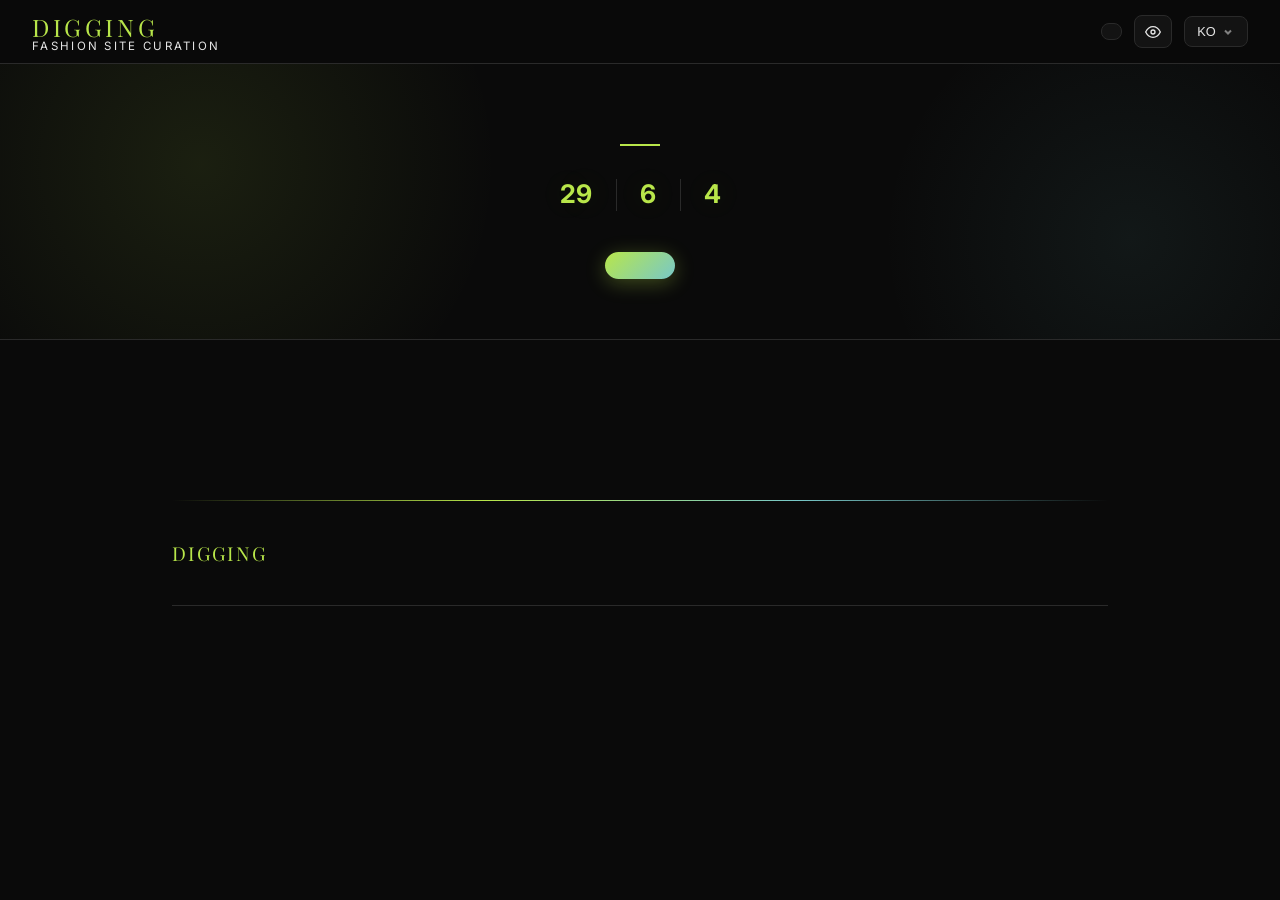
==== commit 4ccd2850: "feat: 블로그 페이지·이용약관·SEO 강화 + 빈약 페이지 콘텐츠 보강 - blog.html: 오리지널 아티클 3편(직구 가이드/리셀 입문/드롭 캘린더) x 4개 언어 - te" ====
--- a/index.html
+++ b/index.html
@@ -5,6 +5,12 @@
   <meta name="viewport" content="width=device-width, initial-scale=1.0" />
   <title>DIGGING — Fashion Site Curation</title>
   <meta name="description" content="Curated fashion shopping sites from around the world. Original shopping guides, expert tips, and hand-picked destinations for street, luxury, vintage, and sneakers." />
+  <meta property="og:title" content="DIGGING — Fashion Site Curation" />
+  <meta property="og:description" content="Curated fashion shopping sites from around the world. Original shopping guides, expert tips, and hand-picked destinations for street, luxury, vintage, and sneakers." />
+  <meta property="og:type" content="website" />
+  <meta property="og:url" content="https://swesket.github.io/vibe_coding/" />
+  <meta property="og:site_name" content="DIGGING" />
+  <meta property="og:locale" content="ko_KR" />
   <meta name="google-adsense-account" content="ca-pub-4004698288665198">
   <link rel="canonical" href="https://swesket.github.io/vibe_coding/" />
   <script async src="https://pagead2.googlesyndication.com/pagead/js/adsbygoogle.js?client=ca-pub-4004698288665198" crossorigin="anonymous"></script>
@@ -36,6 +42,7 @@
     }
   }
   </script>
+  <link rel="icon" type="image/svg+xml" href="favicon.svg" />
   <link rel="stylesheet" href="shared.css" />
 </head>
 <body data-page="home">
@@ -111,11 +118,13 @@
         <a href="sites.html" id="footerNavSites"></a>
         <a href="guide.html" id="footerNavGuide"></a>
         <a href="brands.html" id="footerNavBrands"></a>
+        <a href="blog.html" id="footerNavBlog"></a>
         <a href="about.html" id="footerNavAbout"></a>
       </div>
       <div class="footer-col">
         <h4 id="footerLegalTitle"></h4>
         <a href="privacy.html" id="footerPrivacy"></a>
+        <a href="terms.html" id="footerTerms"></a>
         <a href="submit.html" id="footerNavSubmit"></a>
         <a href="mailto:swesket@gmail.com" id="footerContact"></a>
       </div>
--- a/shared.css
+++ b/shared.css
@@ -2,21 +2,21 @@
 *, *::before, *::after { box-sizing: border-box; margin: 0; padding: 0; }
 
 :root {
-  --bg: #0d0d0a; --surface: #161611; --card: #1e1d17; --border: #2e2b20;
-  --accent: #a89868; --accent-soft: rgba(168, 152, 104, 0.12);
-  --accent2: #6b8da8; --accent2-soft: rgba(107, 141, 168, 0.12);
-  --text: #e8e5dc; --muted: #8a8470; --tag-bg: #25231a;
-  --header-bg: rgba(13, 13, 10, 0.92);
+  --bg: #0a0a0a; --surface: #131313; --card: #1a1a1a; --border: #2a2a2a;
+  --accent: #b8e64a; --accent-soft: rgba(184, 230, 74, 0.12);
+  --accent2: #78c8c8; --accent2-soft: rgba(120, 200, 200, 0.12);
+  --text: #e6e6e6; --muted: #808080; --tag-bg: #222222;
+  --header-bg: rgba(10, 10, 10, 0.92);
   --card-hover-shadow: 0 12px 32px rgba(0,0,0,0.4);
   --dropdown-shadow: 0 12px 32px rgba(0,0,0,0.5);
 }
 
 [data-theme="light"] {
-  --bg: #f0eee4; --surface: #e4e2d6; --card: #faf9f3; --border: #ccc9b8;
-  --accent: #847450; --accent-soft: rgba(132, 116, 80, 0.1);
-  --accent2: #3d6478; --accent2-soft: rgba(61, 100, 120, 0.1);
-  --text: #1a1914; --muted: #6b6650; --tag-bg: #eae7da;
-  --header-bg: rgba(240, 238, 228, 0.92);
+  --bg: #f0f0ec; --surface: #e2e2dc; --card: #fafaf8; --border: #c8c8c0;
+  --accent: #6a8a20; --accent-soft: rgba(106, 138, 32, 0.1);
+  --accent2: #488888; --accent2-soft: rgba(72, 136, 136, 0.1);
+  --text: #1a1a1a; --muted: #686868; --tag-bg: #e8e8e2;
+  --header-bg: rgba(240, 240, 236, 0.92);
   --card-hover-shadow: 0 12px 32px rgba(0,0,0,0.08);
   --dropdown-shadow: 0 12px 32px rgba(0,0,0,0.1);
 }
@@ -136,16 +136,16 @@
 
 /* ── VISION MODE OVERRIDES ── */
 [data-vision="protanopia"] {
-  --accent: #5b9bd5;
-  --accent-soft: rgba(91, 155, 213, 0.12);
-  --accent2: #8bb8d9;
-  --accent2-soft: rgba(139, 184, 217, 0.12);
+  --accent: #68b8e0;
+  --accent-soft: rgba(104, 184, 224, 0.12);
+  --accent2: #a0c8e0;
+  --accent2-soft: rgba(160, 200, 224, 0.12);
 }
 [data-vision="protanopia"][data-theme="light"] {
-  --accent: #4a87be;
-  --accent-soft: rgba(74, 135, 190, 0.1);
-  --accent2: #6ea3c8;
-  --accent2-soft: rgba(110, 163, 200, 0.1);
+  --accent: #3a88b0;
+  --accent-soft: rgba(58, 136, 176, 0.1);
+  --accent2: #5a98b8;
+  --accent2-soft: rgba(90, 152, 184, 0.1);
 }
 [data-vision="achromatopsia"] {
   --accent: #aaa;
@@ -187,8 +187,8 @@
   color: var(--muted); font-size: 0.8rem; font-weight: 500;
   cursor: pointer; transition: all 0.2s; white-space: nowrap;
 }
-.tab:hover { color: var(--text); border-color: #3d3a26; }
-.tab.active { background: var(--accent); border-color: var(--accent); color: #fff; }
+.tab:hover { color: var(--text); border-color: #3a3a3a; }
+.tab.active { background: var(--accent); border-color: var(--accent); color: #0a0a0a; }
 
 /* ── GRID ── */
 .main { padding: 2.5rem 2rem 3rem; max-width: 1400px; margin: 0 auto; }
@@ -210,7 +210,7 @@
 }
 .card::before {
   content: ''; position: absolute; inset: 0;
-  background: linear-gradient(135deg, var(--accent-soft) 0%, rgba(180,160,100,0.06) 40%, transparent 70%);
+  background: linear-gradient(135deg, var(--accent-soft) 0%, rgba(184,230,74,0.06) 40%, transparent 70%);
   opacity: 0; transition: opacity 0.3s; z-index: 0;
 }
 .card-head, .card-desc, .card-footer { position: relative; z-index: 1; }
@@ -226,7 +226,7 @@
 .card-url { font-size: 0.76rem; color: var(--muted); margin-top: 1px; }
 .card-desc {
   font-size: 0.82rem; color: var(--muted); line-height: 1.65; font-weight: 400;
-  display: -webkit-box; -webkit-line-clamp: 3; -webkit-box-orient: vertical; overflow: hidden;
+  display: -webkit-box; -webkit-line-clamp: 4; -webkit-box-orient: vertical; overflow: hidden;
 }
 .card-footer { display: flex; align-items: center; justify-content: space-between; margin-top: auto; }
 .tags { display: flex; gap: 0.4rem; flex-wrap: wrap; }
@@ -262,7 +262,7 @@
   background: var(--card); border: 1px solid var(--border); border-radius: 14px;
   padding: 1.8rem; transition: border-color 0.2s;
 }
-.guide-card:hover { border-color: #3d3a26; }
+.guide-card:hover { border-color: #3a3a3a; }
 .guide-card h3 {
   font-size: 1rem; font-weight: 600; margin-bottom: 0.8rem;
   display: flex; align-items: center; gap: 0.6rem;
@@ -290,6 +290,30 @@
   text-align: center; color: var(--muted); font-size: 0.88rem;
   font-weight: 300; line-height: 1.7; margin-bottom: 2rem;
 }
+/* ── ABOUT BLOCKS ── */
+.about-block {
+  background: var(--card); border: 1px solid var(--border); border-radius: 14px;
+  padding: 1.8rem; margin-bottom: 1.5rem;
+}
+.about-block h3 {
+  font-size: 1.05rem; font-weight: 600; color: var(--accent); margin-bottom: 0.8rem;
+}
+.about-block p {
+  color: var(--muted); font-size: 0.86rem; line-height: 1.75; font-weight: 400;
+}
+.about-block ul {
+  list-style: none; padding: 0;
+}
+.about-block ul li {
+  color: var(--muted); font-size: 0.86rem; line-height: 1.75; font-weight: 400;
+  padding: 0.3rem 0; padding-left: 1.2rem; position: relative;
+}
+.about-block ul li::before {
+  content: ''; position: absolute; left: 0; top: 0.75rem;
+  width: 6px; height: 6px; border-radius: 50%;
+  background: var(--accent);
+}
+
 .about-values {
   display: grid; grid-template-columns: repeat(auto-fill, minmax(200px, 1fr)); gap: 1.2rem;
 }
@@ -319,9 +343,9 @@
   transition: border-color 0.2s; outline: none;
 }
 .form-group input:focus, .form-group select:focus, .form-group textarea:focus { border-color: var(--accent); }
-.form-group input::placeholder, .form-group textarea::placeholder { color: #5a5646; }
+.form-group input::placeholder, .form-group textarea::placeholder { color: #585858; }
 [data-theme="light"] .form-group input::placeholder,
-[data-theme="light"] .form-group textarea::placeholder { color: #8a8470; }
+[data-theme="light"] .form-group textarea::placeholder { color: #888888; }
 .form-group textarea { resize: vertical; min-height: 100px; }
 .form-group select {
   cursor: pointer; appearance: none;
@@ -332,11 +356,11 @@
 .submit-btn {
   display: inline-flex; align-items: center; gap: 0.5rem;
   margin-top: 0.5rem; padding: 0.75rem 2rem; background: var(--accent);
-  color: #fff; border: none; border-radius: 10px;
+  color: #0a0a0a; border: none; border-radius: 10px;
   font-size: 0.88rem; font-weight: 600; font-family: 'Inter', sans-serif;
   cursor: pointer; transition: all 0.2s;
 }
-.submit-btn:hover { background: #b09a6c; transform: translateY(-1px); box-shadow: 0 6px 20px rgba(176, 154, 108, 0.3); }
+.submit-btn:hover { background: #c8f060; transform: translateY(-1px); box-shadow: 0 6px 20px rgba(184, 230, 74, 0.3); color: #0a0a0a; }
 .form-success { display: none; text-align: center; padding: 2.5rem 1rem; }
 .form-success.show { display: block; }
 .form-success .check { font-size: 2.5rem; margin-bottom: 1rem; }
@@ -348,6 +372,83 @@
 .comments-section h2 { font-family: 'Playfair Display', serif; font-size: 1.6rem; margin-bottom: 0.5rem; }
 .comments-section .sub { color: var(--muted); font-size: 0.85rem; font-weight: 300; line-height: 1.6; margin-bottom: 2rem; }
 #disqus_thread { background: var(--surface); border: 1px solid var(--border); border-radius: 14px; padding: 1.5rem; }
+
+/* ── BLOG ── */
+.blog-section {
+  border-top: 1px solid var(--border); padding: 4rem 2rem;
+  max-width: 800px; margin: 0 auto;
+}
+.blog-section h2 {
+  font-family: 'Playfair Display', serif; font-size: 1.8rem;
+  text-align: center; margin-bottom: 0.6rem;
+}
+.blog-section > .sub {
+  text-align: center; color: var(--muted); font-size: 0.9rem;
+  font-weight: 300; margin-bottom: 3rem; line-height: 1.6;
+}
+.blog-grid {
+  display: grid; gap: 1.5rem; margin-bottom: 3rem;
+}
+.blog-card {
+  background: var(--card); border: 1px solid var(--border); border-radius: 14px;
+  padding: 1.8rem; transition: border-color 0.2s; cursor: pointer;
+  text-decoration: none; color: inherit; display: block;
+}
+.blog-card:hover { border-color: var(--accent); transform: translateY(-2px); box-shadow: var(--card-hover-shadow); }
+.blog-card h3 { font-size: 1.05rem; font-weight: 600; margin-bottom: 0.5rem; }
+.blog-card .blog-date { font-size: 0.75rem; color: var(--accent2); margin-bottom: 0.6rem; }
+.blog-card p { color: var(--muted); font-size: 0.84rem; line-height: 1.75; font-weight: 400; }
+.blog-card .blog-read-more { color: var(--accent); font-size: 0.82rem; font-weight: 500; margin-top: 0.8rem; display: inline-block; }
+
+.blog-article {
+  background: var(--card); border: 1px solid var(--border); border-radius: 14px;
+  padding: 2.5rem; margin-bottom: 2rem;
+}
+.blog-article h2 {
+  font-family: 'Playfair Display', serif; font-size: 1.5rem;
+  color: var(--accent); margin-bottom: 0.4rem; text-align: left;
+}
+.blog-article .blog-date { font-size: 0.78rem; color: var(--accent2); margin-bottom: 1.5rem; }
+.blog-article h3 { font-size: 1rem; font-weight: 600; margin: 1.8rem 0 0.6rem; color: var(--text); }
+.blog-article p { color: var(--muted); font-size: 0.86rem; line-height: 1.8; font-weight: 400; margin-bottom: 0.8rem; }
+.blog-article ul, .blog-article ol { color: var(--muted); font-size: 0.86rem; line-height: 1.8; padding-left: 1.5rem; margin-bottom: 0.8rem; }
+.blog-back {
+  display: inline-block; color: var(--accent2); font-size: 0.82rem;
+  font-weight: 500; cursor: pointer; margin-bottom: 2rem;
+  text-decoration: none; transition: color 0.2s;
+}
+.blog-back:hover { color: var(--accent); }
+
+/* ── GUIDELINES ── */
+.guidelines-block {
+  background: var(--card); border: 1px solid var(--border); border-radius: 14px;
+  padding: 1.5rem 1.8rem; margin-bottom: 2rem;
+}
+.guidelines-block h3 {
+  font-size: 0.95rem; font-weight: 600; color: var(--accent); margin-bottom: 0.8rem;
+}
+.guidelines-block ul { list-style: none; padding: 0; }
+.guidelines-block ul li {
+  color: var(--muted); font-size: 0.84rem; line-height: 1.75; font-weight: 400;
+  padding: 0.25rem 0; padding-left: 1.2rem; position: relative;
+}
+.guidelines-block ul li::before {
+  content: ''; position: absolute; left: 0; top: 0.7rem;
+  width: 5px; height: 5px; border-radius: 50%; background: var(--accent2);
+}
+
+/* ── PROCESS STEPS ── */
+.process-steps {
+  display: grid; grid-template-columns: repeat(auto-fill, minmax(180px, 1fr));
+  gap: 1.2rem; margin-bottom: 2rem;
+}
+.process-step {
+  background: var(--card); border: 1px solid var(--border); border-radius: 12px;
+  padding: 1.4rem; text-align: center;
+}
+.process-step .icon { font-size: 1.5rem; margin-bottom: 0.6rem; }
+.process-step h4 { font-size: 0.88rem; margin-bottom: 0.4rem; }
+.process-step p { font-size: 0.78rem; color: var(--muted); font-weight: 400; line-height: 1.65; }
 
 /* ── FOOTER ── */
 footer {
@@ -404,8 +505,8 @@
   transition: border-color 0.2s; outline: none;
 }
 .brand-search-input:focus { border-color: var(--accent); }
-.brand-search-input::placeholder { color: #5a5646; }
-[data-theme="light"] .brand-search-input::placeholder { color: #8a8470; }
+.brand-search-input::placeholder { color: #585858; }
+[data-theme="light"] .brand-search-input::placeholder { color: #888888; }
 .brand-search-icon {
   position: absolute; left: 1rem; top: 50%; transform: translateY(-50%);
   color: var(--muted); pointer-events: none;
@@ -432,8 +533,8 @@
   background: var(--surface); color: var(--muted); font-size: 0.8rem;
   font-weight: 500; cursor: pointer; transition: all 0.2s; white-space: nowrap;
 }
-.brand-chip:hover { color: var(--text); border-color: #3d3a26; }
-.brand-chip.active { background: var(--accent); border-color: var(--accent); color: #fff; }
+.brand-chip:hover { color: var(--text); border-color: #3a3a3a; }
+.brand-chip.active { background: var(--accent); border-color: var(--accent); color: #0a0a0a; }
 .brand-result-label {
   font-size: 0.7rem; letter-spacing: 0.18em; text-transform: uppercase;
   color: var(--muted); margin-bottom: 1.4rem;
@@ -490,16 +591,16 @@
   display: inline-flex; margin-top: 2.5rem;
   padding: 0.85rem 2.2rem;
   background: linear-gradient(135deg, var(--accent), var(--accent2));
-  color: #fff; border-radius: 999px;
+  color: #0a0a0a; border-radius: 999px;
   font-size: 0.9rem; font-weight: 600;
   text-decoration: none; letter-spacing: 0.02em;
   transition: all 0.3s;
-  box-shadow: 0 4px 20px rgba(168, 152, 104, 0.3);
+  box-shadow: 0 4px 20px rgba(184, 230, 74, 0.3);
   position: relative; z-index: 1;
 }
 .hero-cta:hover {
   transform: translateY(-2px);
-  box-shadow: 0 8px 30px rgba(168, 152, 104, 0.4);
+  box-shadow: 0 8px 30px rgba(184, 230, 74, 0.4);
 }
 
 /* Hero stats — dividers + glow */
@@ -570,7 +671,8 @@
   .hero { padding: 3rem 1.2rem 2.5rem; }
   .hero-stats { gap: 1.5rem; }
   .main { padding: 2rem 1.2rem 3rem; }
-  .guide-section, .about-section, .submit-section, .comments-section { padding: 3rem 1.2rem; }
+  .guide-section, .about-section, .submit-section, .comments-section, .blog-section { padding: 3rem 1.2rem; }
+  .blog-article { padding: 1.5rem; }
   .footer-top { flex-direction: column; }
   .category-grid { padding: 2rem 1.2rem; }
   .brands-section { padding: 3rem 1.2rem; }
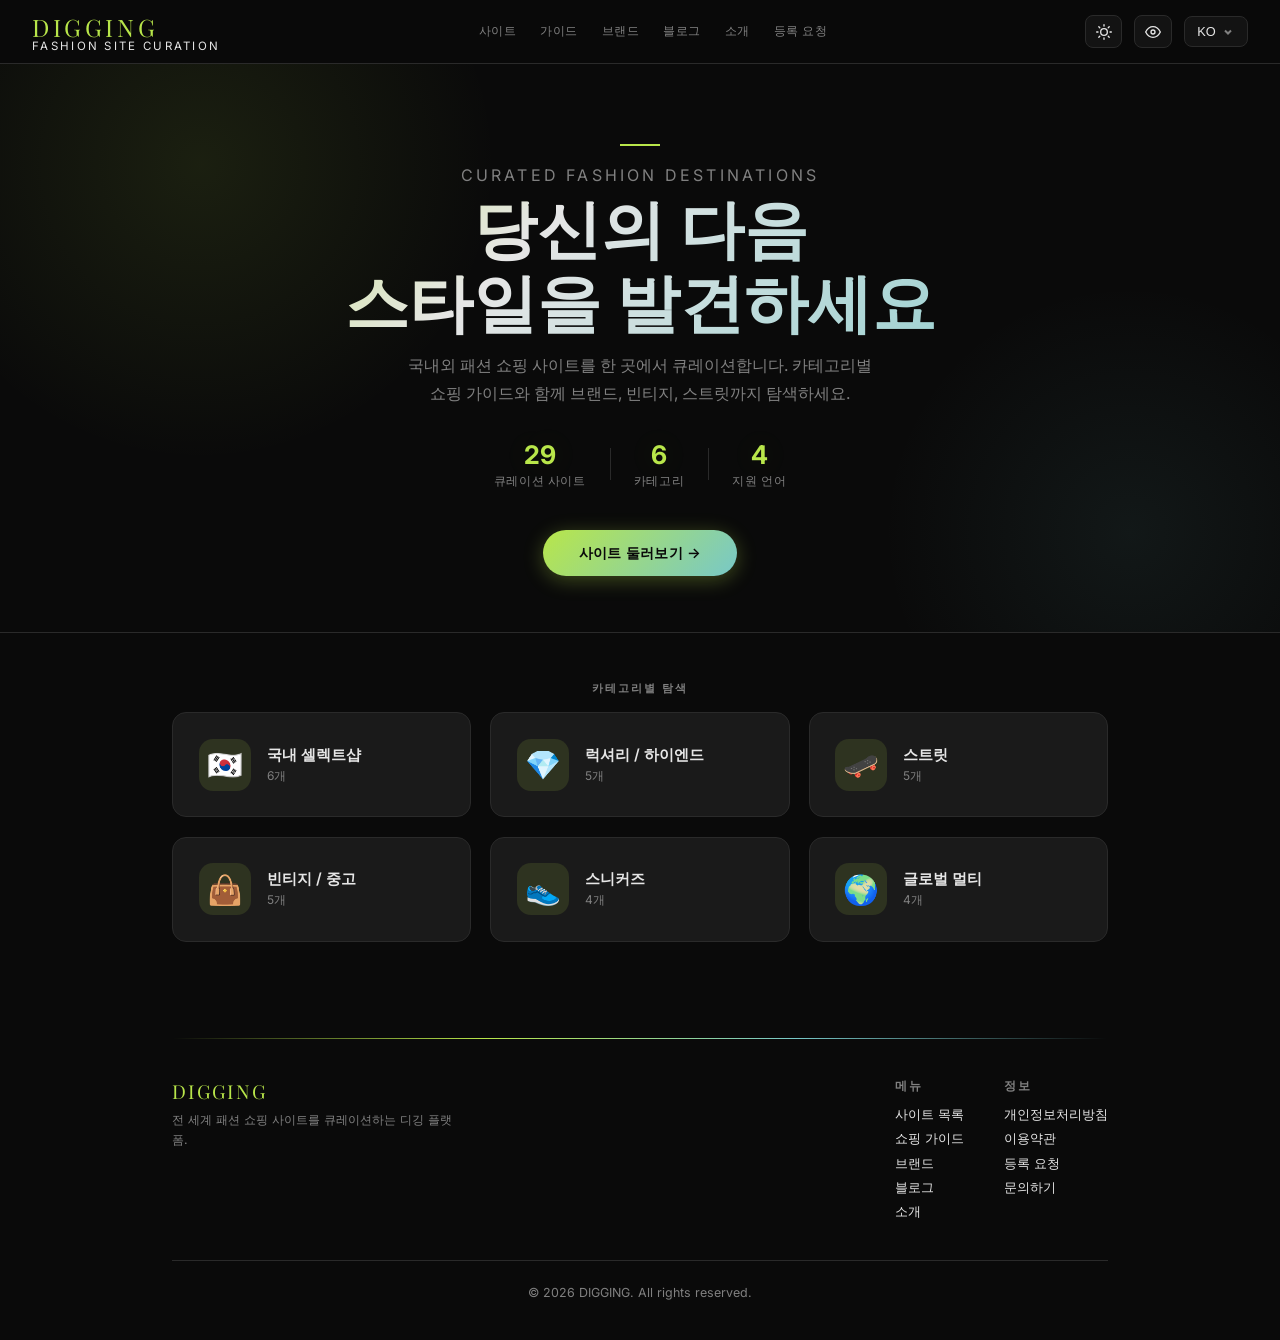
==== commit 61c61822: "feat: 접근성·성능 개선 + 크롤러용 한국어 콘텐츠 하드코딩 - 접근성: focus-visible 스타일, prefers-reduced-motion, ARIA 속성 (aria-" ====
--- a/index.html
+++ b/index.html
@@ -52,86 +52,112 @@
     DIGGING
     <span>Fashion Site Curation</span>
   </a>
-  <nav id="nav"></nav>
+  <nav id="nav">
+    <a href="sites.html">사이트</a>
+    <a href="guide.html">가이드</a>
+    <a href="brands.html">브랜드</a>
+    <a href="blog.html">블로그</a>
+    <a href="about.html">소개</a>
+    <a href="submit.html">등록 요청</a>
+  </nav>
+  <button class="hamburger" id="hamburgerBtn" aria-label="Open menu" aria-expanded="false">
+    <svg viewBox="0 0 24 24" fill="none" stroke="currentColor" stroke-width="2"><path d="M3 12h18M3 6h18M3 18h18"/></svg>
+  </button>
   <div class="header-right">
     <button class="theme-btn" id="themeBtn" aria-label="Toggle theme"></button>
     <div class="vision-selector" id="visionSelector">
-      <button class="vision-btn" id="visionBtn" aria-label="Color vision mode">
+      <button class="vision-btn" id="visionBtn" aria-label="Color vision mode" aria-expanded="false" aria-haspopup="true">
         <svg viewBox="0 0 24 24" fill="none" stroke="currentColor" stroke-width="2" stroke-linecap="round" stroke-linejoin="round"><path d="M1 12s4-8 11-8 11 8 11 8-4 8-11 8-11-8-11-8z"/><circle cx="12" cy="12" r="3"/></svg>
       </button>
-      <div class="vision-dropdown" id="visionDropdown">
-        <button class="vision-option active" data-vision="normal">일반</button>
-        <button class="vision-option" data-vision="protanopia">적록 색약</button>
-        <button class="vision-option" data-vision="achromatopsia">완전 색맹</button>
+      <div class="vision-dropdown" id="visionDropdown" role="menu">
+        <button class="vision-option active" role="menuitem" data-vision="normal">일반</button>
+        <button class="vision-option" role="menuitem" data-vision="protanopia">적록 색약</button>
+        <button class="vision-option" role="menuitem" data-vision="achromatopsia">완전 색맹</button>
       </div>
     </div>
     <div class="search-box">
       <svg width="14" height="14" viewBox="0 0 24 24" fill="none" stroke="currentColor" stroke-width="2">
         <circle cx="11" cy="11" r="8"/><path d="m21 21-4.35-4.35"/>
       </svg>
-      <input type="text" id="searchInput" placeholder="" />
+      <input type="text" id="searchInput" placeholder="사이트 검색..." aria-label="Search sites" />
     </div>
     <div class="lang-selector" id="langSelector">
-      <button class="lang-btn" id="langBtn">
+      <button class="lang-btn" id="langBtn" aria-label="Select language" aria-expanded="false" aria-haspopup="true">
         <span id="langLabel">KO</span>
         <svg viewBox="0 0 12 12" fill="none" stroke="currentColor" stroke-width="2"><path d="M3 4.5l3 3 3-3"/></svg>
       </button>
-      <div class="lang-dropdown" id="langDropdown">
-        <button class="lang-option active" data-lang="ko">Korean</button>
-        <button class="lang-option" data-lang="en">English</button>
-        <button class="lang-option" data-lang="zh">Chinese</button>
-        <button class="lang-option" data-lang="ja">Japanese</button>
+      <div class="lang-dropdown" id="langDropdown" role="menu">
+        <button class="lang-option active" role="menuitem" data-lang="ko">Korean</button>
+        <button class="lang-option" role="menuitem" data-lang="en">English</button>
+        <button class="lang-option" role="menuitem" data-lang="zh">Chinese</button>
+        <button class="lang-option" role="menuitem" data-lang="ja">Japanese</button>
       </div>
     </div>
   </div>
 </header>
 
+<main>
 <section class="hero" id="top">
-  <p class="hero-eyebrow" id="heroEyebrow"></p>
-  <h1 id="heroTitle"></h1>
-  <p id="heroDesc"></p>
+  <p class="hero-eyebrow" id="heroEyebrow">Curated Fashion Destinations</p>
+  <h1 id="heroTitle">당신의 다음<br/>스타일을 발견하세요</h1>
+  <p id="heroDesc">국내외 패션 쇼핑 사이트를 한 곳에서 큐레이션합니다. 카테고리별 쇼핑 가이드와 함께 브랜드, 빈티지, 스트릿까지 탐색하세요.</p>
   <div class="hero-stats">
-    <div class="hero-stat"><div class="num">29</div><div class="label" id="statSites"></div></div>
-    <div class="hero-stat"><div class="num">6</div><div class="label" id="statCats"></div></div>
-    <div class="hero-stat"><div class="num">4</div><div class="label" id="statLangs"></div></div>
+    <div class="hero-stat"><div class="num">29</div><div class="label" id="statSites">큐레이션 사이트</div></div>
+    <div class="hero-stat"><div class="num">6</div><div class="label" id="statCats">카테고리</div></div>
+    <div class="hero-stat"><div class="num">4</div><div class="label" id="statLangs">지원 언어</div></div>
   </div>
-  <a href="sites.html" class="hero-cta" id="heroCta"></a>
+  <a href="sites.html" class="hero-cta" id="heroCta">사이트 둘러보기 →</a>
 </section>
 
-<p class="section-label category-label" id="catLabel"></p>
+<h2 class="section-label category-label" id="catLabel">카테고리별 탐색</h2>
 <div id="categoryGrid" class="category-grid"></div>
 
 <div class="ad-slot">
   <ins class="adsbygoogle" style="display:block" data-ad-client="ca-pub-4004698288665198" data-ad-slot="auto" data-ad-format="horizontal" data-full-width-responsive="true"></ins>
   <script>(adsbygoogle = window.adsbygoogle || []).push({});</script>
 </div>
+</main>
 
 <footer>
   <div class="footer-top">
     <div class="footer-brand">
       <div class="f-logo">DIGGING</div>
-      <p id="footerBrandDesc"></p>
+      <p id="footerBrandDesc">전 세계 패션 쇼핑 사이트를 큐레이션하는 디깅 플랫폼.</p>
     </div>
     <div class="footer-links">
       <div class="footer-col">
-        <h4 id="footerNavTitle"></h4>
-        <a href="sites.html" id="footerNavSites"></a>
-        <a href="guide.html" id="footerNavGuide"></a>
-        <a href="brands.html" id="footerNavBrands"></a>
-        <a href="blog.html" id="footerNavBlog"></a>
-        <a href="about.html" id="footerNavAbout"></a>
+        <h4 id="footerNavTitle">메뉴</h4>
+        <a href="sites.html" id="footerNavSites">사이트 목록</a>
+        <a href="guide.html" id="footerNavGuide">쇼핑 가이드</a>
+        <a href="brands.html" id="footerNavBrands">브랜드</a>
+        <a href="blog.html" id="footerNavBlog">블로그</a>
+        <a href="about.html" id="footerNavAbout">소개</a>
       </div>
       <div class="footer-col">
-        <h4 id="footerLegalTitle"></h4>
-        <a href="privacy.html" id="footerPrivacy"></a>
-        <a href="terms.html" id="footerTerms"></a>
-        <a href="submit.html" id="footerNavSubmit"></a>
-        <a href="mailto:swesket@gmail.com" id="footerContact"></a>
+        <h4 id="footerLegalTitle">정보</h4>
+        <a href="privacy.html" id="footerPrivacy">개인정보처리방침</a>
+        <a href="terms.html" id="footerTerms">이용약관</a>
+        <a href="submit.html" id="footerNavSubmit">등록 요청</a>
+        <a href="mailto:swesket@gmail.com" id="footerContact">문의하기</a>
       </div>
     </div>
   </div>
-  <div class="footer-bottom" id="footerCopy"></div>
+  <div class="footer-bottom" id="footerCopy">© 2026 DIGGING. All rights reserved.</div>
 </footer>
+
+<div class="mobile-nav" id="mobileNav" role="dialog" aria-label="Navigation menu">
+  <div class="mobile-nav-panel">
+    <button class="mobile-nav-close" aria-label="Close menu">&times;</button>
+    <a href="index.html">Home</a>
+    <a href="sites.html">Sites</a>
+    <a href="guide.html">Guide</a>
+    <a href="brands.html">Brands</a>
+    <a href="blog.html">Blog</a>
+    <a href="about.html">About</a>
+    <a href="submit.html">Submit</a>
+    <a href="community.html">Community</a>
+  </div>
+</div>
 
 <script src="shared.js"></script>
 <script>
@@ -150,15 +176,17 @@
     document.getElementById('catLabel').textContent = t.landing.explore;
 
     const grid = document.getElementById('categoryGrid');
-    grid.innerHTML = '';
+    const frag = document.createDocumentFragment();
     catOrder.forEach((key, i) => {
       const cc = t.landing.catCards[key];
       const a = document.createElement('a');
       a.className = 'cat-card'; a.href = `sites.html?cat=${key}`;
       a.style.animationDelay = `${i * 0.06}s`;
       a.innerHTML = `<div class="cat-icon">${cc.icon}</div><div><div class="cat-name">${cc.name}</div><div class="cat-count">${catCounts[key]}${t.countSuffix}</div></div><span class="cat-arrow">→</span>`;
-      grid.appendChild(a);
+      frag.appendChild(a);
     });
+    grid.innerHTML = '';
+    grid.appendChild(frag);
   }
 
   document.addEventListener('langchange', renderLanding);
--- a/shared.css
+++ b/shared.css
@@ -22,7 +22,9 @@
 }
 
 body { background: var(--bg); color: var(--text); font-family: 'Inter', sans-serif; min-height: 100vh; }
-html { scroll-behavior: smooth; }
+@media (prefers-reduced-motion: no-preference) {
+  html { scroll-behavior: smooth; }
+}
 
 /* ── HEADER ── */
 header {
@@ -104,7 +106,7 @@
 .lang-option {
   display: block; width: 100%; padding: 0.6rem 1rem; background: none;
   border: none; color: var(--muted); font-size: 0.82rem;
-  text-align: left; cursor: pointer; transition: all 0.15s;
+  text-align: left; cursor: pointer; transition: background-color 0.15s, color 0.15s;
 }
 .lang-option:hover { background: var(--accent-soft); color: var(--text); }
 .lang-option.active { color: var(--accent); font-weight: 600; }
@@ -129,7 +131,7 @@
 .vision-option {
   display: block; width: 100%; padding: 0.6rem 1rem; background: none;
   border: none; color: var(--muted); font-size: 0.82rem;
-  text-align: left; cursor: pointer; transition: all 0.15s;
+  text-align: left; cursor: pointer; transition: background-color 0.15s, color 0.15s;
 }
 .vision-option:hover { background: var(--accent-soft); color: var(--text); }
 .vision-option.active { color: var(--accent); font-weight: 600; }
@@ -185,7 +187,7 @@
   flex-shrink: 0; padding: 0.45rem 1.1rem; border-radius: 999px;
   border: 1px solid var(--border); background: var(--surface);
   color: var(--muted); font-size: 0.8rem; font-weight: 500;
-  cursor: pointer; transition: all 0.2s; white-space: nowrap;
+  cursor: pointer; transition: color 0.2s, border-color 0.2s, background-color 0.2s; white-space: nowrap;
 }
 .tab:hover { color: var(--text); border-color: #3a3a3a; }
 .tab.active { background: var(--accent); border-color: var(--accent); color: #0a0a0a; }
@@ -206,7 +208,7 @@
   background: var(--card); border: 1px solid var(--border); border-radius: 14px;
   padding: 1.4rem 1.4rem 1.2rem; text-decoration: none; color: inherit;
   display: flex; flex-direction: column; gap: 0.85rem;
-  transition: all 0.25s ease; position: relative; overflow: hidden;
+  transition: border-color 0.25s ease, transform 0.25s ease, box-shadow 0.25s ease; position: relative; overflow: hidden;
 }
 .card::before {
   content: ''; position: absolute; inset: 0;
@@ -234,7 +236,7 @@
   font-size: 0.73rem; padding: 0.25rem 0.6rem; border-radius: 999px;
   background: var(--tag-bg); color: var(--muted); font-weight: 500;
 }
-.arrow { color: var(--accent2); font-size: 0.85rem; opacity: 0; transform: translateX(-4px); transition: all 0.2s; }
+.arrow { color: var(--accent2); font-size: 0.85rem; opacity: 0; transform: translateX(-4px); transition: opacity 0.2s, transform 0.2s; }
 .card:hover .arrow { opacity: 1; transform: translateX(0); }
 .empty { text-align: center; padding: 4rem 2rem; color: var(--muted); display: none; }
 .empty.show { display: block; }
@@ -358,7 +360,7 @@
   margin-top: 0.5rem; padding: 0.75rem 2rem; background: var(--accent);
   color: #0a0a0a; border: none; border-radius: 10px;
   font-size: 0.88rem; font-weight: 600; font-family: 'Inter', sans-serif;
-  cursor: pointer; transition: all 0.2s;
+  cursor: pointer; transition: background-color 0.2s, transform 0.2s, box-shadow 0.2s;
 }
 .submit-btn:hover { background: #c8f060; transform: translateY(-1px); box-shadow: 0 6px 20px rgba(184, 230, 74, 0.3); color: #0a0a0a; }
 .form-success { display: none; text-align: center; padding: 2.5rem 1rem; }
@@ -473,13 +475,13 @@
   background: var(--card); border: 1px solid var(--border); border-radius: 14px;
   padding: 1.6rem; text-decoration: none; color: inherit;
   display: flex; align-items: center; gap: 1rem;
-  transition: all 0.25s ease;
+  transition: border-color 0.25s ease, transform 0.25s ease, box-shadow 0.25s ease;
 }
 .cat-card:hover { border-color: var(--accent); transform: translateY(-3px); box-shadow: var(--card-hover-shadow); }
 .cat-card .cat-icon { font-size: 1.8rem; }
 .cat-card .cat-name { font-size: 0.95rem; font-weight: 600; }
 .cat-card .cat-count { font-size: 0.75rem; color: var(--muted); margin-top: 2px; }
-.cat-card .cat-arrow { margin-left: auto; color: var(--accent2); font-size: 1rem; opacity: 0; transition: all 0.2s; }
+.cat-card .cat-arrow { margin-left: auto; color: var(--accent2); font-size: 1rem; opacity: 0; transition: opacity 0.2s; }
 .cat-card:hover .cat-arrow { opacity: 1; }
 
 /* ── BRANDS PAGE ── */
@@ -520,7 +522,7 @@
 .brand-autocomplete.show { display: block; }
 .brand-autocomplete-item {
   padding: 0.6rem 1.2rem; cursor: pointer; font-size: 0.88rem;
-  color: var(--muted); transition: all 0.15s;
+  color: var(--muted); transition: background-color 0.15s, color 0.15s;
 }
 .brand-autocomplete-item:hover,
 .brand-autocomplete-item.active { background: var(--accent-soft); color: var(--text); }
@@ -531,7 +533,7 @@
 .brand-chip {
   padding: 0.4rem 1rem; border-radius: 999px; border: 1px solid var(--border);
   background: var(--surface); color: var(--muted); font-size: 0.8rem;
-  font-weight: 500; cursor: pointer; transition: all 0.2s; white-space: nowrap;
+  font-weight: 500; cursor: pointer; transition: color 0.2s, border-color 0.2s, background-color 0.2s; white-space: nowrap;
 }
 .brand-chip:hover { color: var(--text); border-color: #3a3a3a; }
 .brand-chip.active { background: var(--accent); border-color: var(--accent); color: #0a0a0a; }
@@ -594,7 +596,7 @@
   color: #0a0a0a; border-radius: 999px;
   font-size: 0.9rem; font-weight: 600;
   text-decoration: none; letter-spacing: 0.02em;
-  transition: all 0.3s;
+  transition: transform 0.3s, box-shadow 0.3s;
   box-shadow: 0 4px 20px rgba(184, 230, 74, 0.3);
   position: relative; z-index: 1;
 }
@@ -627,7 +629,7 @@
   display: flex; align-items: center; justify-content: center;
   background: var(--accent-soft);
   border-radius: 14px;
-  transition: all 0.3s;
+  transition: background-color 0.3s, transform 0.3s;
 }
 .cat-card:hover .cat-icon {
   background: var(--accent);
@@ -662,8 +664,65 @@
   background: linear-gradient(90deg, transparent, var(--accent), var(--accent2), transparent);
 }
 
+/* ── FOCUS STYLES ── */
+:focus-visible {
+  outline: 2px solid var(--accent);
+  outline-offset: 2px;
+}
+.search-box input:focus-visible,
+.form-group input:focus-visible,
+.form-group select:focus-visible,
+.form-group textarea:focus-visible,
+.brand-search-input:focus-visible {
+  outline: none;
+}
+.search-box:focus-within {
+  outline: 2px solid var(--accent);
+  outline-offset: 2px;
+}
+
+/* ── HAMBURGER MENU ── */
+.hamburger {
+  display: none; background: none; border: none; cursor: pointer;
+  color: var(--text); padding: 0.3rem; flex-shrink: 0;
+}
+.hamburger svg { width: 22px; height: 22px; display: block; }
+.mobile-nav {
+  display: none; position: fixed; inset: 0; z-index: 999;
+  background: rgba(0,0,0,0.5); backdrop-filter: blur(4px);
+}
+.mobile-nav.open { display: flex; justify-content: flex-end; }
+.mobile-nav-panel {
+  width: 260px; background: var(--surface); padding: 1.5rem;
+  display: flex; flex-direction: column; gap: 0.5rem;
+  border-left: 1px solid var(--border); height: 100%;
+  animation: slideIn 0.2s ease;
+}
+@keyframes slideIn { from { transform: translateX(100%); } to { transform: translateX(0); } }
+.mobile-nav-close {
+  align-self: flex-end; background: none; border: none;
+  color: var(--text); cursor: pointer; font-size: 1.5rem; padding: 0.3rem;
+}
+.mobile-nav-panel a {
+  color: var(--text); text-decoration: none; font-size: 0.9rem;
+  font-weight: 500; padding: 0.7rem 0.5rem; border-radius: 8px;
+  transition: background-color 0.15s;
+}
+.mobile-nav-panel a:hover { background: var(--accent-soft); }
+.mobile-nav-panel a.active { color: var(--accent); }
+
+/* ── REDUCED MOTION ── */
+@media (prefers-reduced-motion: reduce) {
+  *, *::before, *::after {
+    animation-duration: 0.01ms !important;
+    animation-iteration-count: 1 !important;
+    transition-duration: 0.01ms !important;
+  }
+}
+
 @media (max-width: 768px) {
   nav { display: none; }
+  .hamburger { display: flex; }
   .search-box { width: 100%; }
   header { flex-wrap: wrap; height: auto; padding: 1rem; gap: 0.8rem; }
   .header-right { width: 100%; }
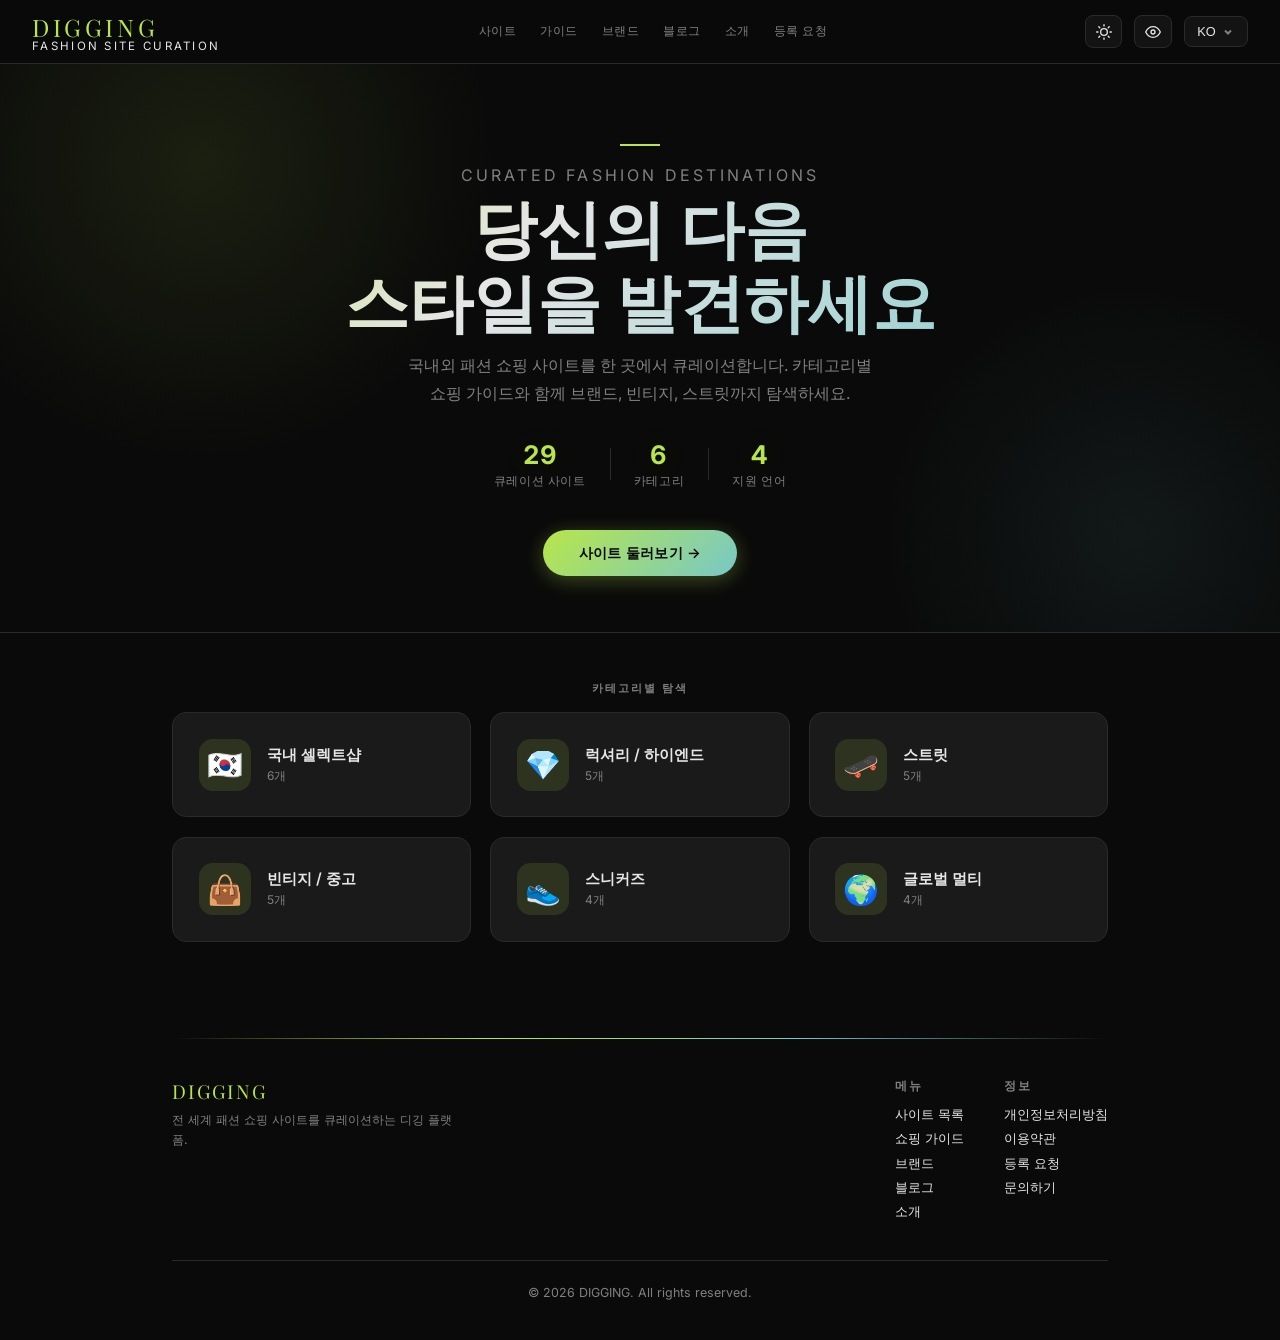
==== commit 986017ea: "feat: AdSense 승인 대비 — 접근성·성능·콘텐츠 전면 강화 - 전 페이지 접근성 개선: skip-to-content 링크, aria-label, color-scheme " ====
--- a/index.html
+++ b/index.html
@@ -42,10 +42,15 @@
     }
   }
   </script>
+  <meta name="theme-color" content="#0a0a0a" />
+  <link rel="preconnect" href="https://fonts.googleapis.com" />
+  <link rel="preconnect" href="https://fonts.gstatic.com" crossorigin />
+  <link rel="stylesheet" href="https://fonts.googleapis.com/css2?family=Inter:wght@300;400;500;600;700&family=Playfair+Display:wght@700&display=swap" />
   <link rel="icon" type="image/svg+xml" href="favicon.svg" />
   <link rel="stylesheet" href="shared.css" />
 </head>
 <body data-page="home">
+<a href="#main" class="skip-link">Skip to content</a>
 
 <header>
   <a href="index.html" class="logo">
@@ -79,7 +84,7 @@
       <svg width="14" height="14" viewBox="0 0 24 24" fill="none" stroke="currentColor" stroke-width="2">
         <circle cx="11" cy="11" r="8"/><path d="m21 21-4.35-4.35"/>
       </svg>
-      <input type="text" id="searchInput" placeholder="사이트 검색..." aria-label="Search sites" />
+      <input type="text" id="searchInput" placeholder="사이트 검색…" aria-label="Search sites" />
     </div>
     <div class="lang-selector" id="langSelector">
       <button class="lang-btn" id="langBtn" aria-label="Select language" aria-expanded="false" aria-haspopup="true">
@@ -96,7 +101,7 @@
   </div>
 </header>
 
-<main>
+<main id="main">
 <section class="hero" id="top">
   <p class="hero-eyebrow" id="heroEyebrow">Curated Fashion Destinations</p>
   <h1 id="heroTitle">당신의 다음<br/>스타일을 발견하세요</h1>
@@ -111,6 +116,23 @@
 
 <h2 class="section-label category-label" id="catLabel">카테고리별 탐색</h2>
 <div id="categoryGrid" class="category-grid"></div>
+
+<!-- 크롤러용 상시 노출 정적 콘텐츠 -->
+<div id="homeStaticCrawler" style="position:absolute;left:-9999px;width:1px;height:1px;overflow:hidden;" aria-hidden="true">
+  <h2>DIGGING — 패션 쇼핑 사이트 큐레이션 플랫폼</h2>
+  <p>DIGGING은 전 세계의 패션 쇼핑 사이트를 직접 방문하고 검증하여 엄선된 사이트만을 소개하는 큐레이션 플랫폼입니다. 현재 29개의 검증된 사이트를 6개 카테고리로 분류하여 제공하고 있으며, 한국어·영어·중국어·일본어 4개 국어를 지원합니다.</p>
+  <h3>카테고리별 탐색</h3>
+  <ul>
+    <li><strong>국내 편집숍 (6개 사이트)</strong> — 무신사, 29CM, W Concept, 한섬 EQL, 크림(KREAM), OCO 등 국내 대표 패션 편집숍을 소개합니다.</li>
+    <li><strong>럭셔리 (5개 사이트)</strong> — SSENSE, Mytheresa, Net-a-Porter, Farfetch, Mr Porter 등 글로벌 럭셔리 패션 플랫폼을 엄선했습니다.</li>
+    <li><strong>스트릿 (5개 사이트)</strong> — Supreme, Palace, Dover Street Market, Kith, End Clothing 등 스트릿웨어 전문 사이트를 모았습니다.</li>
+    <li><strong>빈티지 (5개 사이트)</strong> — Vestiaire Collective, Grailed, The RealReal, Rebag, Depop 등 빈티지·리셀 플랫폼을 소개합니다.</li>
+    <li><strong>스니커즈 (4개 사이트)</strong> — StockX, GOAT, Sneakersnstuff, Kicks Crew 등 스니커즈 전문 플랫폼입니다.</li>
+    <li><strong>글로벌 (4개 사이트)</strong> — ASOS, Zara, Uniqlo, H&M 등 글로벌 SPA 브랜드 공식 사이트를 포함합니다.</li>
+  </ul>
+  <h3>DIGGING의 특징</h3>
+  <p>DIGGING은 단순한 링크 모음이 아닙니다. 에디터가 직접 사이트를 방문하고 주문하여 검증한 결과만을 공유합니다. 각 사이트별 상세 리뷰, 카테고리별 쇼핑 가이드, 40개 이상의 브랜드 검색 기능, 15편 이상의 오리지널 블로그 기사를 통해 패션 쇼핑에 필요한 모든 정보를 제공합니다. 다크 모드, 색각 보정 모드 등 접근성 기능도 지원합니다.</p>
+</div>
 
 <div class="ad-slot">
   <ins class="adsbygoogle" style="display:block" data-ad-client="ca-pub-4004698288665198" data-ad-slot="auto" data-ad-format="horizontal" data-full-width-responsive="true"></ins>
--- a/shared.css
+++ b/shared.css
@@ -1,4 +1,4 @@
-@import url('https://fonts.googleapis.com/css2?family=Inter:wght@300;400;500;600;700&family=Playfair+Display:wght@700&display=swap');
+/* Fonts loaded via <link> in HTML <head> for performance — see preconnect + stylesheet */
 *, *::before, *::after { box-sizing: border-box; margin: 0; padding: 0; }
 
 :root {
@@ -21,9 +21,21 @@
   --dropdown-shadow: 0 12px 32px rgba(0,0,0,0.1);
 }
 
-body { background: var(--bg); color: var(--text); font-family: 'Inter', sans-serif; min-height: 100vh; }
+html { color-scheme: dark; }
+[data-theme="light"] { color-scheme: light; }
+body { background: var(--bg); color: var(--text); font-family: 'Inter', sans-serif; min-height: 100vh; -webkit-tap-highlight-color: transparent; touch-action: manipulation; }
 @media (prefers-reduced-motion: no-preference) {
   html { scroll-behavior: smooth; }
+}
+
+/* ── SKIP LINK ── */
+.skip-link {
+  position: absolute; left: -9999px; top: auto; width: 1px; height: 1px; overflow: hidden;
+  z-index: 1000; padding: 0.8rem 1.5rem; background: var(--accent); color: #0a0a0a;
+  font-size: 0.85rem; font-weight: 600; text-decoration: none; border-radius: 0 0 8px 0;
+}
+.skip-link:focus {
+  position: fixed; left: 0; top: 0; width: auto; height: auto; overflow: visible;
 }
 
 /* ── HEADER ── */
@@ -168,13 +180,13 @@
   font-size: 0.7rem; letter-spacing: 0.2em; text-transform: uppercase;
   color: var(--accent2); margin-bottom: 1.2rem;
 }
-.hero h1 { font-family: 'Playfair Display', serif; font-size: clamp(2.4rem, 5vw, 4rem); line-height: 1.15; margin-bottom: 1rem; }
+.hero h1 { font-family: 'Playfair Display', serif; font-size: clamp(2.4rem, 5vw, 4rem); line-height: 1.15; margin-bottom: 1rem; text-wrap: balance; }
 .hero p { color: var(--muted); font-size: 1rem; font-weight: 400; max-width: 480px; margin: 0 auto; line-height: 1.7; }
 .hero-stats {
   display: flex; justify-content: center; gap: 3rem; margin-top: 2rem;
 }
 .hero-stat { text-align: center; }
-.hero-stat .num { font-size: 1.6rem; font-weight: 700; color: var(--accent); }
+.hero-stat .num { font-size: 1.6rem; font-weight: 700; color: var(--accent); font-variant-numeric: tabular-nums; }
 .hero-stat .label { font-size: 0.75rem; color: var(--muted); margin-top: 0.2rem; letter-spacing: 0.05em; }
 
 /* ── FILTER ── */
@@ -690,6 +702,7 @@
 .mobile-nav {
   display: none; position: fixed; inset: 0; z-index: 999;
   background: rgba(0,0,0,0.5); backdrop-filter: blur(4px);
+  overscroll-behavior: contain;
 }
 .mobile-nav.open { display: flex; justify-content: flex-end; }
 .mobile-nav-panel {
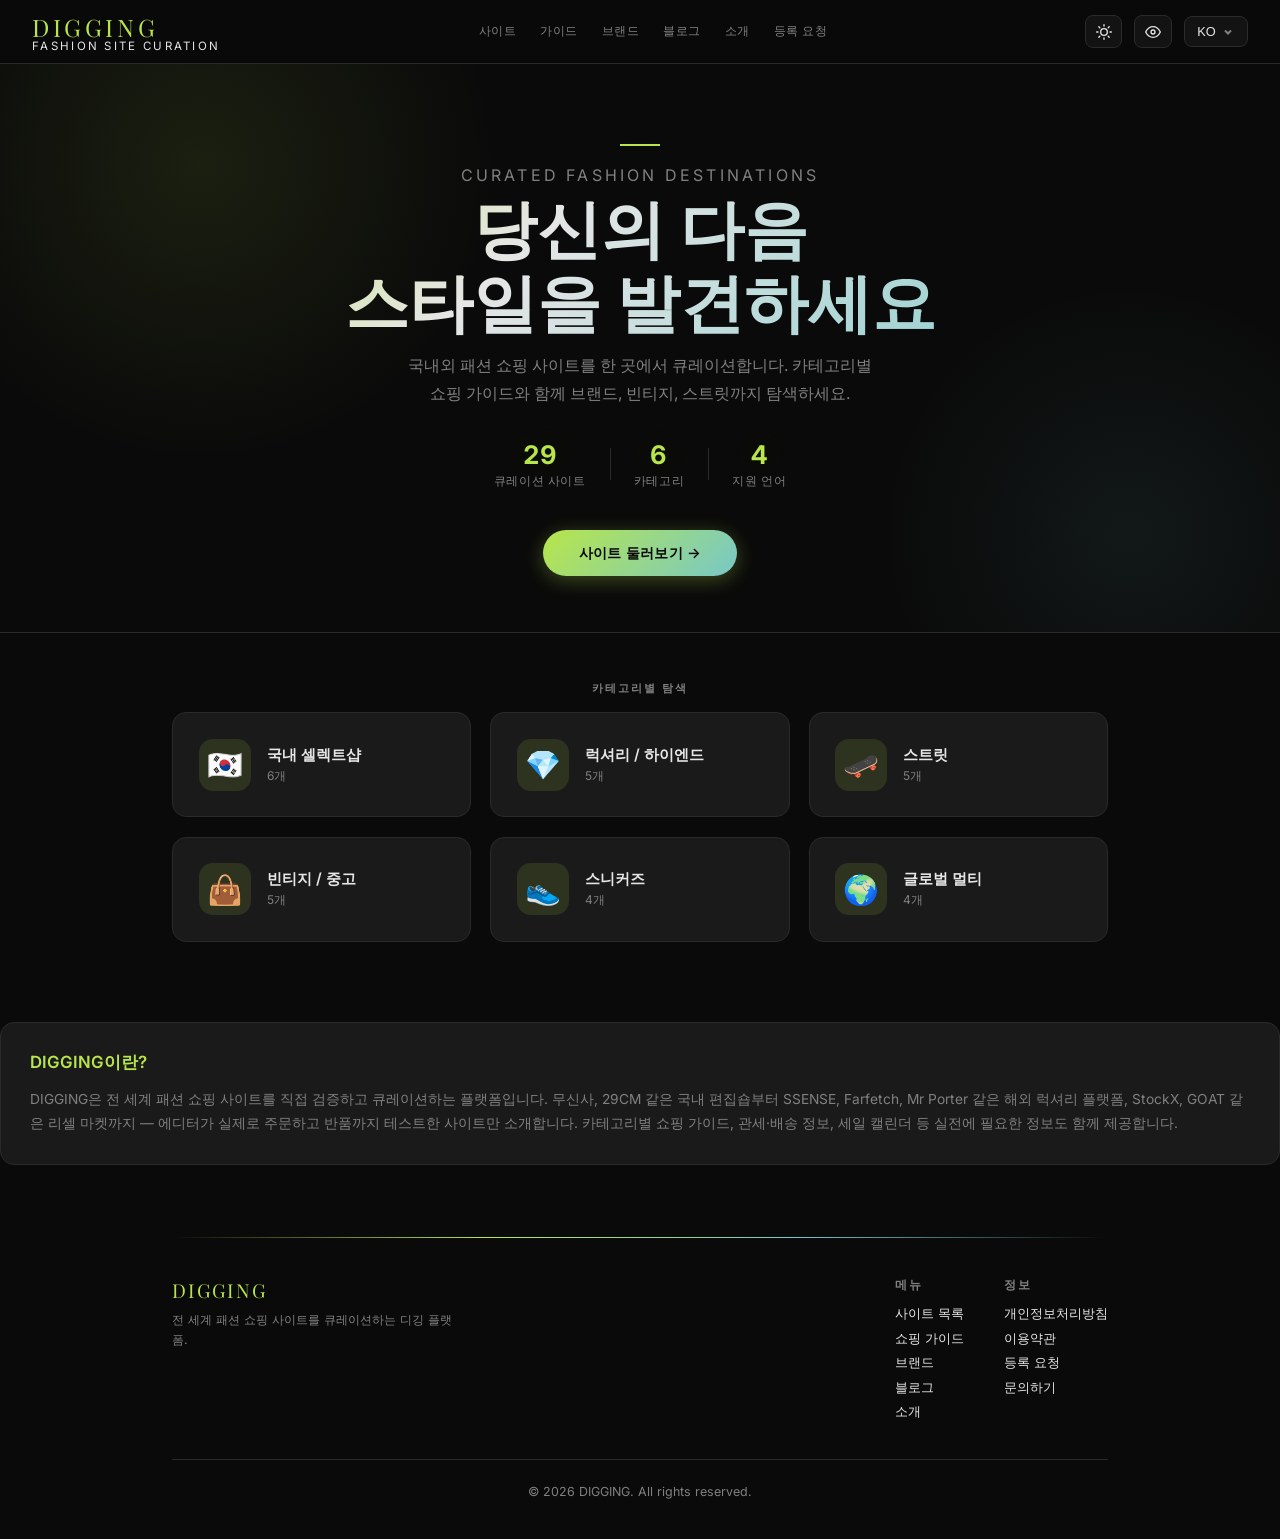
==== commit 2d799711: "seo: AdSense 승인 확률 최대화 — 정적 콘텐츠·운영자 정보·sitemap 강화 - about.html: 선정 기준·핵심 가치 정적 삽입 + 운영자 소개 섹션 + nosc" ====
--- a/index.html
+++ b/index.html
@@ -115,24 +115,29 @@
 </section>
 
 <h2 class="section-label category-label" id="catLabel">카테고리별 탐색</h2>
-<div id="categoryGrid" class="category-grid"></div>
-
-<!-- 크롤러용 상시 노출 정적 콘텐츠 -->
-<div id="homeStaticCrawler" style="position:absolute;left:-9999px;width:1px;height:1px;overflow:hidden;" aria-hidden="true">
-  <h2>DIGGING — 패션 쇼핑 사이트 큐레이션 플랫폼</h2>
-  <p>DIGGING은 전 세계의 패션 쇼핑 사이트를 직접 방문하고 검증하여 엄선된 사이트만을 소개하는 큐레이션 플랫폼입니다. 현재 29개의 검증된 사이트를 6개 카테고리로 분류하여 제공하고 있으며, 한국어·영어·중국어·일본어 4개 국어를 지원합니다.</p>
-  <h3>카테고리별 탐색</h3>
-  <ul>
-    <li><strong>국내 편집숍 (6개 사이트)</strong> — 무신사, 29CM, W Concept, 한섬 EQL, 크림(KREAM), OCO 등 국내 대표 패션 편집숍을 소개합니다.</li>
-    <li><strong>럭셔리 (5개 사이트)</strong> — SSENSE, Mytheresa, Net-a-Porter, Farfetch, Mr Porter 등 글로벌 럭셔리 패션 플랫폼을 엄선했습니다.</li>
-    <li><strong>스트릿 (5개 사이트)</strong> — Supreme, Palace, Dover Street Market, Kith, End Clothing 등 스트릿웨어 전문 사이트를 모았습니다.</li>
-    <li><strong>빈티지 (5개 사이트)</strong> — Vestiaire Collective, Grailed, The RealReal, Rebag, Depop 등 빈티지·리셀 플랫폼을 소개합니다.</li>
-    <li><strong>스니커즈 (4개 사이트)</strong> — StockX, GOAT, Sneakersnstuff, Kicks Crew 등 스니커즈 전문 플랫폼입니다.</li>
-    <li><strong>글로벌 (4개 사이트)</strong> — ASOS, Zara, Uniqlo, H&M 등 글로벌 SPA 브랜드 공식 사이트를 포함합니다.</li>
-  </ul>
-  <h3>DIGGING의 특징</h3>
-  <p>DIGGING은 단순한 링크 모음이 아닙니다. 에디터가 직접 사이트를 방문하고 주문하여 검증한 결과만을 공유합니다. 각 사이트별 상세 리뷰, 카테고리별 쇼핑 가이드, 40개 이상의 브랜드 검색 기능, 15편 이상의 오리지널 블로그 기사를 통해 패션 쇼핑에 필요한 모든 정보를 제공합니다. 다크 모드, 색각 보정 모드 등 접근성 기능도 지원합니다.</p>
-</div>
+<div id="categoryGrid" class="category-grid">
+  <a class="cat-card" href="sites.html?cat=korea"><div class="cat-icon">🇰🇷</div><div><div class="cat-name">국내 셀렉트샵</div><div class="cat-count">6개</div></div><span class="cat-arrow">→</span></a>
+  <a class="cat-card" href="sites.html?cat=luxury"><div class="cat-icon">💎</div><div><div class="cat-name">럭셔리 / 하이엔드</div><div class="cat-count">5개</div></div><span class="cat-arrow">→</span></a>
+  <a class="cat-card" href="sites.html?cat=street"><div class="cat-icon">🛹</div><div><div class="cat-name">스트릿</div><div class="cat-count">5개</div></div><span class="cat-arrow">→</span></a>
+  <a class="cat-card" href="sites.html?cat=vintage"><div class="cat-icon">👜</div><div><div class="cat-name">빈티지 / 중고</div><div class="cat-count">5개</div></div><span class="cat-arrow">→</span></a>
+  <a class="cat-card" href="sites.html?cat=sneaker"><div class="cat-icon">👟</div><div><div class="cat-name">스니커즈</div><div class="cat-count">4개</div></div><span class="cat-arrow">→</span></a>
+  <a class="cat-card" href="sites.html?cat=global"><div class="cat-icon">🌍</div><div><div class="cat-name">글로벌 멀티</div><div class="cat-count">4개</div></div><span class="cat-arrow">→</span></a>
+</div>
+<noscript>
+<div class="category-grid">
+  <div class="about-block"><h3>국내 편집숍</h3><p>무신사, 29CM, W Concept, 한섬 EQL, 크림(KREAM), OCO 등 국내 대표 패션 편집숍을 소개합니다. <a href="sites.html">사이트 목록 보기 →</a></p></div>
+  <div class="about-block"><h3>럭셔리</h3><p>SSENSE, Mytheresa, Net-a-Porter, Farfetch, Mr Porter 등 글로벌 럭셔리 패션 플랫폼을 엄선했습니다. <a href="sites.html">사이트 목록 보기 →</a></p></div>
+  <div class="about-block"><h3>스트릿</h3><p>Supreme, Palace, Dover Street Market, Kith, End Clothing 등 스트릿웨어 전문 사이트를 모았습니다. <a href="sites.html">사이트 목록 보기 →</a></p></div>
+  <div class="about-block"><h3>빈티지</h3><p>Vestiaire Collective, Grailed, The RealReal, Rebag, Depop 등 빈티지·리셀 플랫폼을 소개합니다. <a href="sites.html">사이트 목록 보기 →</a></p></div>
+  <div class="about-block"><h3>스니커즈</h3><p>StockX, GOAT, Sneakersnstuff, Kicks Crew 등 스니커즈 전문 플랫폼입니다. <a href="sites.html">사이트 목록 보기 →</a></p></div>
+  <div class="about-block"><h3>글로벌</h3><p>ASOS, Zara, Uniqlo, H&M 등 글로벌 SPA 브랜드 공식 사이트를 포함합니다. <a href="sites.html">사이트 목록 보기 →</a></p></div>
+</div>
+</noscript>
+
+<section class="about-block" id="homeAboutBlock" style="margin-top:2rem;">
+  <h3 id="homeAboutTitle">DIGGING이란?</h3>
+  <p id="homeAboutDesc">DIGGING은 전 세계 패션 쇼핑 사이트를 직접 검증하고 큐레이션하는 플랫폼입니다. 무신사, 29CM 같은 국내 편집숍부터 SSENSE, Farfetch, Mr Porter 같은 해외 럭셔리 플랫폼, StockX, GOAT 같은 리셀 마켓까지 — 에디터가 실제로 주문하고 반품까지 테스트한 사이트만 소개합니다. 카테고리별 쇼핑 가이드, 관세·배송 정보, 세일 캘린더 등 실전에 필요한 정보도 함께 제공합니다.</p>
+</section>
 
 <div class="ad-slot">
   <ins class="adsbygoogle" style="display:block" data-ad-client="ca-pub-4004698288665198" data-ad-slot="auto" data-ad-format="horizontal" data-full-width-responsive="true"></ins>
@@ -209,6 +214,11 @@
     });
     grid.innerHTML = '';
     grid.appendChild(frag);
+
+    if (t.landing.homeAbout) {
+      document.getElementById('homeAboutTitle').textContent = t.landing.homeAbout.title;
+      document.getElementById('homeAboutDesc').textContent = t.landing.homeAbout.desc;
+    }
   }
 
   document.addEventListener('langchange', renderLanding);
